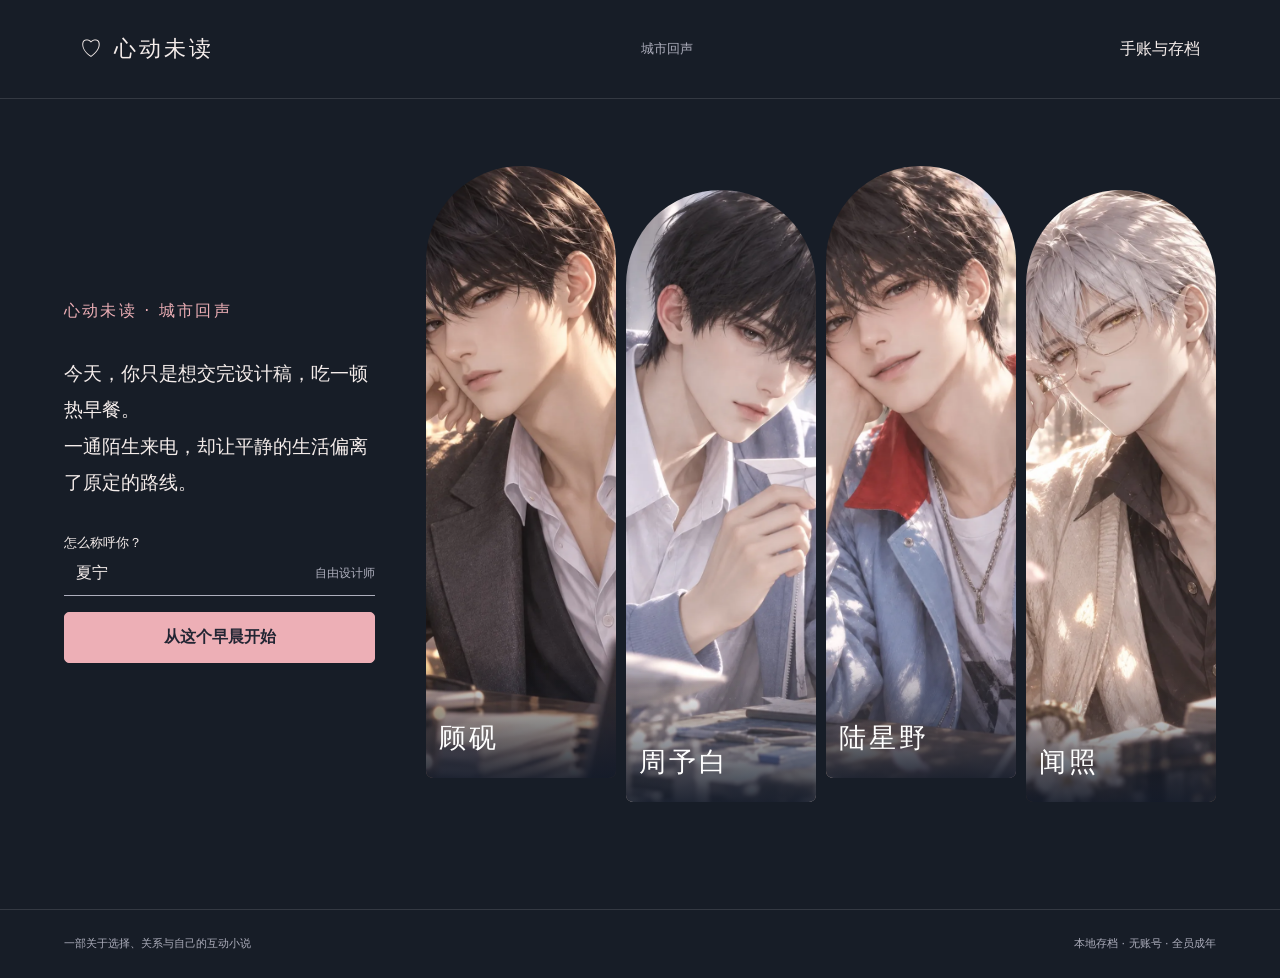
==== index.html @ 8185914a "Add 64 personal chapters and 16 couple CGs Publish the weekend and ordinary-life expansions from sou" ====
<!doctype html>
<html lang="zh-CN"><head><meta name="release-id" content="2877e07f0570"><meta charset="utf-8"><meta name="viewport" content="width=device-width,initial-scale=1,viewport-fit=cover"><meta name="theme-color" content="#171d27"><meta name="description" content="心动未读·城市回声。由你的选择决定关系与生活的互动小说。"><title>心动未读 · 城市回声</title><link rel="stylesheet" href="style.css?v=2877e07f0570"><script src="core.js?v=2877e07f0570" defer></script><script src="common.js?v=2877e07f0570" defer></script><script src="routes.js?v=2877e07f0570" defer></script><script src="revision.js?v=2877e07f0570" defer></script><script src="life.js?v=2877e07f0570" defer></script><script src="endings.js?v=2877e07f0570" defer></script><script src="story-tools.js?v=2877e07f0570" defer></script><script src="common-long.js?v=2877e07f0570" defer></script><script src="gu-long.js?v=2877e07f0570" defer></script><script src="zhou-long.js?v=2877e07f0570" defer></script><script src="lu-long.js?v=2877e07f0570" defer></script><script src="wen-long.js?v=2877e07f0570" defer></script><script src="city-days.js?v=2877e07f0570" defer></script><script src="encounters.js?v=2877e07f0570" defer></script><script src="season-cities.js?v=2877e07f0570" defer></script><script src="personal-focus.js?v=2877e07f0570" defer></script><script src="gu-private.js?v=2877e07f0570" defer></script><script src="zhou-private.js?v=2877e07f0570" defer></script><script src="lu-private.js?v=2877e07f0570" defer></script><script src="wen-private.js?v=2877e07f0570" defer></script><script src="together-art.js?v=2877e07f0570" defer></script><script src="gu-together.js?v=2877e07f0570" defer></script><script src="zhou-together.js?v=2877e07f0570" defer></script><script src="lu-together.js?v=2877e07f0570" defer></script><script src="wen-together.js?v=2877e07f0570" defer></script><script src="weekend-art.js?v=2877e07f0570" defer></script><script src="gu-weekends.js?v=2877e07f0570" defer></script><script src="zhou-weekends.js?v=2877e07f0570" defer></script><script src="lu-weekends.js?v=2877e07f0570" defer></script><script src="wen-weekends.js?v=2877e07f0570" defer></script><script src="afternoon-art.js?v=2877e07f0570" defer></script><script src="gu-afternoons.js?v=2877e07f0570" defer></script><script src="zhou-afternoons.js?v=2877e07f0570" defer></script><script src="lu-afternoons.js?v=2877e07f0570" defer></script><script src="wen-afternoons.js?v=2877e07f0570" defer></script><script src="app.js?v=2877e07f0570" defer></script></head>
<body><header><button id="home" class="wordmark">♡ 心动未读</button><span class="edition">城市回声</span><button id="menu">手账与存档</button></header>
<main id="main">
<section id="cover"><div class="cover-text"><p class="eyebrow">心动未读 · 城市回声</p><p class="intro">今天，你只是想交完设计稿，吃一顿热早餐。<br>一通陌生来电，却让平静的生活偏离了原定的路线。</p><form id="start"><label for="name">怎么称呼你？</label><div class="name-row"><input id="name" value="夏宁" maxlength="12" autocomplete="off"><span>自由设计师</span></div><button class="primary">从这个早晨开始</button></form><button id="resume" hidden>继续上次的故事</button></div><div id="cast" class="cast"></div></section>
<section id="reader" hidden><div class="reading-tools"><button id="back">← 上一回合</button><span id="chapter"></span><button id="reading-settings">Aa 阅读设置</button></div><div class="stage"><figure id="scene-figure"><img id="scene-image" alt=""><button id="view-art" aria-label="查看完整场景图片">⤢</button></figure><article><div class="scene-context"><span id="place"></span><div id="present"></div></div><p id="kicker" class="eyebrow"></p><h2 id="title" tabindex="-1"></h2><div id="text" class="prose"></div><div id="inserts"></div><section id="reaction" hidden></section><div id="choices"></div><p id="saved" class="muted" role="status"></p></article></div></section>
<section id="ending" hidden></section></main>
<footer><span>一部关于选择、关系与自己的互动小说</span><span>本地存档 · 无账号 · 全员成年</span></footer>
<dialog id="dialog"><button id="close" aria-label="关闭">×</button><div id="dialog-body"></div></dialog><div id="toast" role="status" hidden></div></body></html>
---- style.css ----
:root{color-scheme:dark;--bg:#171d27;--panel:#202735;--line:#ffffff20;--ink:#f5edeb;--muted:#adaebc;--pink:#edafb6;--serif:"Songti SC","Noto Serif SC",serif;--read:18px}*{box-sizing:border-box}html{-webkit-text-size-adjust:100%;text-size-adjust:100%}body{margin:0;background:var(--bg);color:var(--ink);font-family:system-ui,-apple-system,sans-serif;padding:env(safe-area-inset-top) env(safe-area-inset-right) env(safe-area-inset-bottom) env(safe-area-inset-left)}button,input{font:inherit}button{cursor:pointer;min-height:44px;border:1px solid var(--line);border-radius:5px;padding:10px 16px;background:transparent;color:inherit;touch-action:manipulation}button:hover{border-color:var(--pink);background:#edafb608}button:focus-visible,input:focus-visible{outline:2px solid var(--pink);outline-offset:4px}button:disabled{opacity:.4;cursor:default}input{max-width:100%;font-size:16px;color:var(--ink);background:transparent;padding:12px;border:1px solid var(--line)}[hidden]{display:none!important}header,footer{max-width:1440px;margin:auto;display:flex;align-items:center;justify-content:space-between;gap:16px;padding:24px 5vw}header{border-bottom:1px solid var(--line)}header button{border:0}.wordmark{font-family:var(--serif);font-size:22px;letter-spacing:3px}.edition,.muted,footer{font-size:13px;line-height:1.8;color:var(--muted)}main{max-width:1440px;margin:auto;padding:0 5vw}#cover{display:grid;grid-template-columns:45% 55%;gap:24px;padding:60px 0 72px;align-items:center;min-height:80vh}.eyebrow{color:var(--pink);letter-spacing:2px;font-size:11px;line-height:1.8}h1{font:500 clamp(44px,5.3vw,82px)/1.3 var(--serif);letter-spacing:3px;margin:24px 0}h1 em{font-style:normal;color:var(--pink)}.lead{font:22px/1.9 var(--serif)}.intro{color:var(--muted);font-size:14px;line-height:1.9}.name-row{display:flex;align-items:center;border-bottom:1px solid var(--muted);margin-bottom:16px;gap:10px}.name-row input{border:0;width:100%}.name-row span{font-size:12px;white-space:nowrap;color:var(--muted)}#start{max-width:340px;margin-top:30px}#start label{font-size:13px}.primary{background:var(--pink);color:#222533;border-color:var(--pink);font-weight:600;width:100%;padding:14px 20px}.primary:hover{background:#f6c2c8}#resume{margin-top:10px;width:340px;max-width:100%}.cast{display:grid;grid-template-columns:1fr 1fr;gap:14px}.cast button{height:285px;padding:0;border:0;overflow:hidden;position:relative;border-radius:110px 110px 5px 5px;text-align:left}.cast button:nth-child(even){transform:translateY(28px)}.cast img{width:100%;height:100%;object-fit:cover;object-position:50% 20%}.cast .label{position:absolute;inset:auto 0 0;padding:46px 20px 18px;background:linear-gradient(transparent,#121a29e6)}.cast strong{display:block;font:25px var(--serif);letter-spacing:3px}.cast small{font-size:11px;line-height:1.8}.reading-tools{display:flex;justify-content:space-between;align-items:center;gap:12px;padding:18px 0;color:var(--muted);font-size:13px}.reading-tools button{border:0}.stage{display:grid;grid-template-columns:41% 59%;background:var(--panel);border:1px solid var(--line);border-radius:8px;overflow:clip}.stage figure{margin:0;position:sticky;align-self:start;top:12px;height:calc(100svh - 24px);max-height:1000px;min-height:480px;background:#323748}.stage figure>img{height:100%;width:100%;object-fit:cover;object-position:50% 35%}.stage figcaption{position:absolute;inset:auto 0 0;padding:60px 26px 28px;background:linear-gradient(transparent,#141b2af2)}#place{color:var(--pink);font-size:13px;letter-spacing:1px}#art-caption{font:23px/1.7 var(--serif)}#view-art{position:absolute;top:14px;right:14px;background:#182130ad}.stage article{padding:35px 40px;min-width:0}h2{font:500 31px/1.6 var(--serif);margin:8px 0 24px;outline:none}.prose{font-size:var(--read);line-height:2.1;overflow-wrap:anywhere}.prose p{margin:0 0 20px}.prose .dialogue{border-left:2px solid #edafb650;padding-left:15px}.dialogue strong{display:block;font-size:13px;color:var(--pink);font-weight:500;margin-bottom:5px}.option{display:block;width:100%;text-align:left;font-size:16px;line-height:1.8;margin:12px 0;padding:16px 18px;white-space:normal}.option.pass{border-style:dashed;color:#bdc4d4}.option.continue{background:var(--pink);color:#202735}#reaction{border-top:1px solid var(--line);padding:24px 0;line-height:2;font-size:var(--read)}.witness{padding:12px 16px;margin-top:12px;border-radius:5px;background:#141b2866;font-size:14px}.witness strong{color:var(--pink);font-weight:500}.inset-image{margin:26px 0}.inset-image img{width:100%;max-height:580px;object-fit:contain;border-radius:6px}.inset-image figcaption{color:var(--muted);font-size:13px;margin-top:10px}.tag{display:inline-block;background:#ffffff0a;border:1px solid var(--line);padding:4px 9px;margin:4px;font-size:12px;border-radius:20px}footer{margin-top:40px;border-top:1px solid var(--line);font-size:11px}dialog{width:calc(100% - 28px);max-width:730px;max-height:88svh;border:1px solid var(--line);border-radius:10px;padding:20px 30px 35px;background:#202735;color:var(--ink);overscroll-behavior:contain}dialog::backdrop{background:#050a14be;backdrop-filter:blur(5px)}#close{position:sticky;top:0;display:block;margin-left:auto;background:#202735;z-index:2;font-size:24px;border:0}dialog h2{font-size:27px}dialog p{line-height:1.9}.modal-art{width:100%;max-height:70svh;object-fit:contain}.menu-grid{display:grid;grid-template-columns:1fr 1fr;gap:12px}.slot,.entry{border-top:1px solid var(--line);padding:18px 0}.slot p{font-size:14px}.slot button{margin-right:8px}.gallery-grid{display:grid;grid-template-columns:repeat(3,1fr);gap:10px}.gallery-grid button{padding:0;overflow:hidden;font-size:12px}.gallery-grid img{width:100%;height:150px;object-fit:cover}.gallery-grid span{display:block;padding:10px}.ending-wrap{max-width:800px;margin:40px auto}.ending-wrap>img{width:100%;max-height:560px;object-fit:cover;border-radius:7px}#toast{position:fixed;bottom:30px;left:50%;transform:translateX(-50%);max-width:calc(100% - 30px);padding:14px 22px;border:1px solid var(--line);background:#334052;border-radius:6px;z-index:10}body.large{--read:21px}body.paper{--bg:#f4eeeb;--panel:#faf5f0;--ink:#342f38;--muted:#726e7a;--line:#514d6026;--pink:#925263;color-scheme:light}body.paper figure{color:#f5edeb}body.paper .witness{background:#92526309}body.paper dialog{background:#f4eeeb}body.paper #close{background:#f4eeeb}body.paper .primary,body.paper .option.continue{color:#fff}.gallery-caption{font-size:12px;color:var(--muted)}
@media(max-width:760px){header{padding:14px 16px;gap:6px}.wordmark{font-size:18px;padding:8px 0}.edition{display:none}header>button:last-child{font-size:13px;padding:6px}main{padding:0 16px}#cover{display:flex;flex-direction:column;padding:26px 0 38px;gap:20px}.cover-text{display:contents}.cover-text>.eyebrow{order:0;margin:0;align-self:start}h1{order:1;width:100%;font-size:42px;margin:5px 0;line-height:1.25}h1 br{display:none}.cast{order:2;width:100%;grid-template-columns:repeat(4,1fr);gap:6px}.cast button{height:clamp(175px,26svh,235px);border-radius:80px 80px 4px 4px}.cast button:nth-child(even){transform:translateY(10px)}.cast .label{padding:30px 10px 12px}.cast strong{font-size:20px;writing-mode:vertical-rl;letter-spacing:3px}.cast small{display:none}.lead{order:3;font-size:16px;width:100%;margin:0;text-align:center}.lead br{display:none}.intro{display:none}#start{order:4;width:100%;max-width:440px;margin:0}#resume{order:5;width:100%;margin:0}#scope{order:6;margin:0;text-align:center;font-size:12px}.reading-tools{gap:3px;font-size:11px;padding:10px 0}.reading-tools button{font-size:13px;padding:8px 4px}.stage{display:block}.stage figure{position:relative;top:0;height:235px;min-height:0}.stage figure>img{object-position:50% 35%}.stage figcaption{padding:35px 18px 12px}#place{font-size:11px}#art-caption{font-size:18px;margin:7px 0}#present{display:none}.stage article{padding:23px 20px}h2{font-size:27px}.prose{line-height:2}.stage .eyebrow{font-size:10px}.option{padding:15px}footer{padding:20px 16px;flex-wrap:wrap;gap:5px}dialog{padding:14px 20px 28px}.gallery-grid{grid-template-columns:1fr 1fr}.gallery-grid img{height:160px}.menu-grid{grid-template-columns:1fr 1fr}.ending-wrap{margin:25px 0}.ending-wrap h1{font-size:38px}.ending-wrap>img{max-height:380px}}
@media(prefers-reduced-motion:reduce){*{scroll-behavior:auto!important;animation:none!important;transition:none!important}}
.cast .label{color:#fff}.cast .label small{color:#f0e1e3}.stage figcaption #place{color:#f5dfe5}.option.pass{color:var(--muted)}.stage figure>img{object-position:50% 22%}.inset-image figcaption{color:#fff}
#cover{grid-template-columns:minmax(225px,27%) minmax(0,1fr);gap:clamp(20px,4vw,70px);min-height:calc(100svh - 130px);padding:26px 0 50px}.cover-text{align-self:center}.cover-text>.eyebrow{font-size:16px;letter-spacing:.14em}.cover-text>.intro{font:clamp(15px,1.5vw,21px)/1.9 var(--serif);margin:30px 0;color:var(--ink)}#start{max-width:360px;margin-top:30px}.cast{grid-template-columns:repeat(4,minmax(0,1fr));gap:10px;align-items:center}.cast button{height:min(68svh,660px);border-radius:120px 120px 9px 9px}.cast button:nth-child(even){transform:translateY(24px)}.cast img{object-position:50% 22%}.cast .label{padding:64px 13px 22px}.cast strong{font-size:clamp(18px,2.1vw,30px)}.cast small{display:none}.inset-image figcaption,#art-caption{display:none!important}.stage figcaption{padding-bottom:18px}
@media(max-width:760px){#cover{display:flex;flex-direction:column;gap:18px;min-height:calc(100svh - 120px);padding:16px 0 26px}.cover-text{display:contents}.cover-text>.eyebrow{order:0;margin:0;font-size:13px}.cast{order:1;grid-template-columns:repeat(2,minmax(0,1fr));gap:9px;width:100%}.cast button{height:clamp(175px,32svh,290px);border-radius:95px 95px 6px 6px}.cast button:nth-child(even){transform:translateY(0)}.cast strong{font-size:22px;writing-mode:horizontal-tb}.cover-text>.intro{order:2;margin:3px 0;font-size:15px;line-height:1.7}#start{order:3;margin:0;width:100%;max-width:none}#resume{order:4;width:100%}}
.scene-context{display:flex;align-items:center;flex-wrap:wrap;gap:8px 14px;margin-bottom:18px;color:var(--muted);font-size:12px}.scene-context #place{color:var(--muted);letter-spacing:0}.scene-context .tag{margin:0 4px 0 0}.stage figure>img{display:block}
@media(max-width:760px){.scene-context #present{display:none}.scene-context{margin-bottom:10px}}
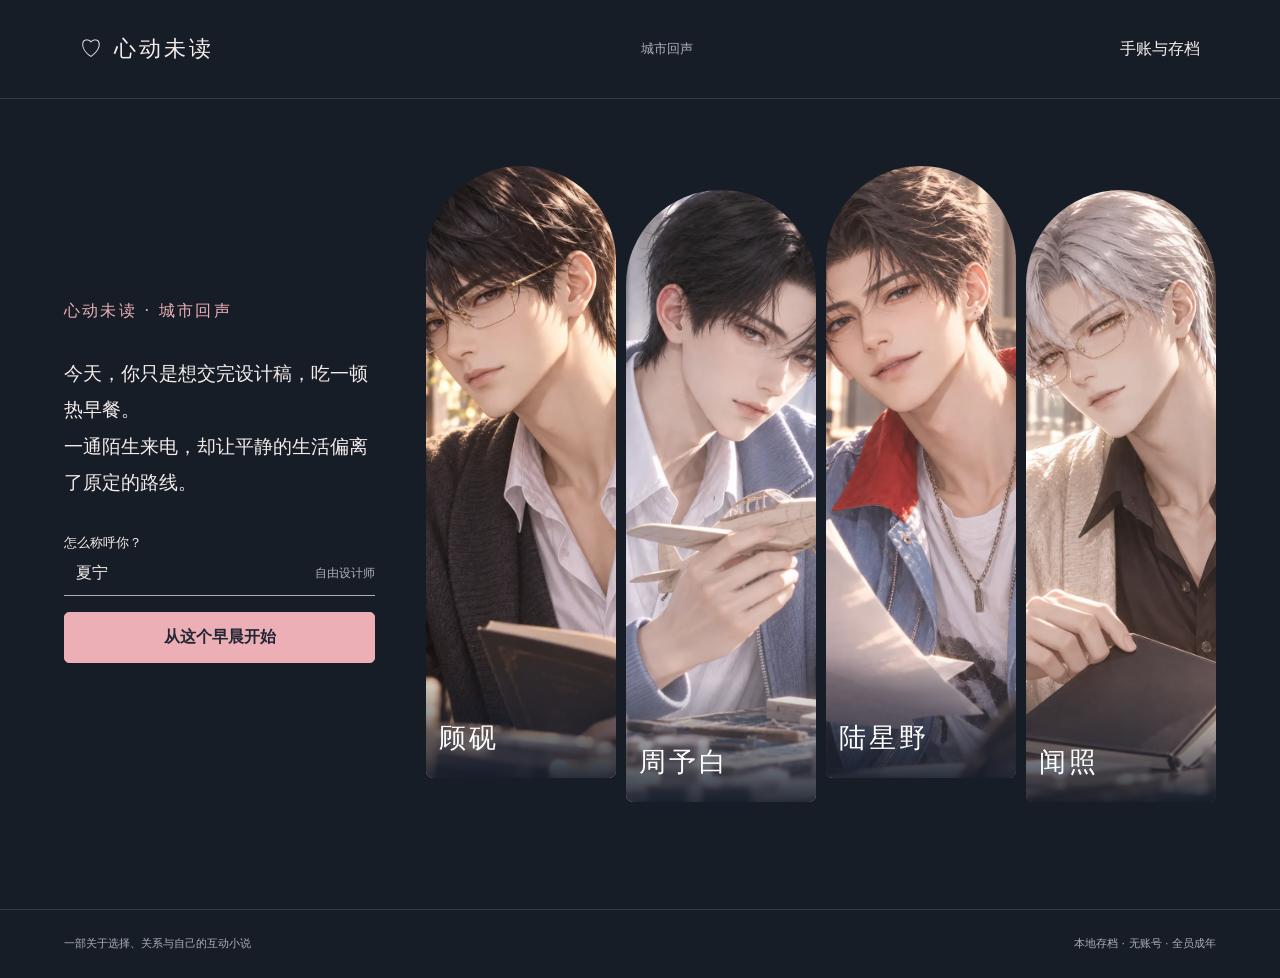
==== commit 85d7b1be: "Complete 16-hour story target and update character looks Publish 112 route-focused chapters and 28 i" ====
--- a/index.html
+++ b/index.html
@@ -1,5 +1,5 @@
 <!doctype html>
-<html lang="zh-CN"><head><meta name="release-id" content="2877e07f0570"><meta charset="utf-8"><meta name="viewport" content="width=device-width,initial-scale=1,viewport-fit=cover"><meta name="theme-color" content="#171d27"><meta name="description" content="心动未读·城市回声。由你的选择决定关系与生活的互动小说。"><title>心动未读 · 城市回声</title><link rel="stylesheet" href="style.css?v=2877e07f0570"><script src="core.js?v=2877e07f0570" defer></script><script src="common.js?v=2877e07f0570" defer></script><script src="routes.js?v=2877e07f0570" defer></script><script src="revision.js?v=2877e07f0570" defer></script><script src="life.js?v=2877e07f0570" defer></script><script src="endings.js?v=2877e07f0570" defer></script><script src="story-tools.js?v=2877e07f0570" defer></script><script src="common-long.js?v=2877e07f0570" defer></script><script src="gu-long.js?v=2877e07f0570" defer></script><script src="zhou-long.js?v=2877e07f0570" defer></script><script src="lu-long.js?v=2877e07f0570" defer></script><script src="wen-long.js?v=2877e07f0570" defer></script><script src="city-days.js?v=2877e07f0570" defer></script><script src="encounters.js?v=2877e07f0570" defer></script><script src="season-cities.js?v=2877e07f0570" defer></script><script src="personal-focus.js?v=2877e07f0570" defer></script><script src="gu-private.js?v=2877e07f0570" defer></script><script src="zhou-private.js?v=2877e07f0570" defer></script><script src="lu-private.js?v=2877e07f0570" defer></script><script src="wen-private.js?v=2877e07f0570" defer></script><script src="together-art.js?v=2877e07f0570" defer></script><script src="gu-together.js?v=2877e07f0570" defer></script><script src="zhou-together.js?v=2877e07f0570" defer></script><script src="lu-together.js?v=2877e07f0570" defer></script><script src="wen-together.js?v=2877e07f0570" defer></script><script src="weekend-art.js?v=2877e07f0570" defer></script><script src="gu-weekends.js?v=2877e07f0570" defer></script><script src="zhou-weekends.js?v=2877e07f0570" defer></script><script src="lu-weekends.js?v=2877e07f0570" defer></script><script src="wen-weekends.js?v=2877e07f0570" defer></script><script src="afternoon-art.js?v=2877e07f0570" defer></script><script src="gu-afternoons.js?v=2877e07f0570" defer></script><script src="zhou-afternoons.js?v=2877e07f0570" defer></script><script src="lu-afternoons.js?v=2877e07f0570" defer></script><script src="wen-afternoons.js?v=2877e07f0570" defer></script><script src="app.js?v=2877e07f0570" defer></script></head>
+<html lang="zh-CN"><head><meta name="release-id" content="c7772ff6c5f6"><meta charset="utf-8"><meta name="viewport" content="width=device-width,initial-scale=1,viewport-fit=cover"><meta name="theme-color" content="#171d27"><meta name="description" content="心动未读·城市回声。由你的选择决定关系与生活的互动小说。"><title>心动未读 · 城市回声</title><link rel="stylesheet" href="style.css?v=c7772ff6c5f6"><script src="core.js?v=c7772ff6c5f6" defer></script><script src="common.js?v=c7772ff6c5f6" defer></script><script src="routes.js?v=c7772ff6c5f6" defer></script><script src="revision.js?v=c7772ff6c5f6" defer></script><script src="life.js?v=c7772ff6c5f6" defer></script><script src="endings.js?v=c7772ff6c5f6" defer></script><script src="story-tools.js?v=c7772ff6c5f6" defer></script><script src="common-long.js?v=c7772ff6c5f6" defer></script><script src="gu-long.js?v=c7772ff6c5f6" defer></script><script src="zhou-long.js?v=c7772ff6c5f6" defer></script><script src="lu-long.js?v=c7772ff6c5f6" defer></script><script src="wen-long.js?v=c7772ff6c5f6" defer></script><script src="city-days.js?v=c7772ff6c5f6" defer></script><script src="encounters.js?v=c7772ff6c5f6" defer></script><script src="season-cities.js?v=c7772ff6c5f6" defer></script><script src="personal-focus.js?v=c7772ff6c5f6" defer></script><script src="gu-private.js?v=c7772ff6c5f6" defer></script><script src="zhou-private.js?v=c7772ff6c5f6" defer></script><script src="lu-private.js?v=c7772ff6c5f6" defer></script><script src="wen-private.js?v=c7772ff6c5f6" defer></script><script src="together-art.js?v=c7772ff6c5f6" defer></script><script src="gu-together.js?v=c7772ff6c5f6" defer></script><script src="zhou-together.js?v=c7772ff6c5f6" defer></script><script src="lu-together.js?v=c7772ff6c5f6" defer></script><script src="wen-together.js?v=c7772ff6c5f6" defer></script><script src="weekend-art.js?v=c7772ff6c5f6" defer></script><script src="gu-weekends.js?v=c7772ff6c5f6" defer></script><script src="zhou-weekends.js?v=c7772ff6c5f6" defer></script><script src="lu-weekends.js?v=c7772ff6c5f6" defer></script><script src="wen-weekends.js?v=c7772ff6c5f6" defer></script><script src="afternoon-art.js?v=c7772ff6c5f6" defer></script><script src="gu-afternoons.js?v=c7772ff6c5f6" defer></script><script src="zhou-afternoons.js?v=c7772ff6c5f6" defer></script><script src="lu-afternoons.js?v=c7772ff6c5f6" defer></script><script src="wen-afternoons.js?v=c7772ff6c5f6" defer></script><script src="season-art.js?v=c7772ff6c5f6" defer></script><script src="gu-season.js?v=c7772ff6c5f6" defer></script><script src="zhou-season.js?v=c7772ff6c5f6" defer></script><script src="lu-season.js?v=c7772ff6c5f6" defer></script><script src="wen-season.js?v=c7772ff6c5f6" defer></script><script src="gu-future.js?v=c7772ff6c5f6" defer></script><script src="zhou-future.js?v=c7772ff6c5f6" defer></script><script src="lu-future.js?v=c7772ff6c5f6" defer></script><script src="wen-future.js?v=c7772ff6c5f6" defer></script><script src="future-art.js?v=c7772ff6c5f6" defer></script><script src="app.js?v=c7772ff6c5f6" defer></script></head>
 <body><header><button id="home" class="wordmark">♡ 心动未读</button><span class="edition">城市回声</span><button id="menu">手账与存档</button></header>
 <main id="main">
 <section id="cover"><div class="cover-text"><p class="eyebrow">心动未读 · 城市回声</p><p class="intro">今天，你只是想交完设计稿，吃一顿热早餐。<br>一通陌生来电，却让平静的生活偏离了原定的路线。</p><form id="start"><label for="name">怎么称呼你？</label><div class="name-row"><input id="name" value="夏宁" maxlength="12" autocomplete="off"><span>自由设计师</span></div><button class="primary">从这个早晨开始</button></form><button id="resume" hidden>继续上次的故事</button></div><div id="cast" class="cast"></div></section>
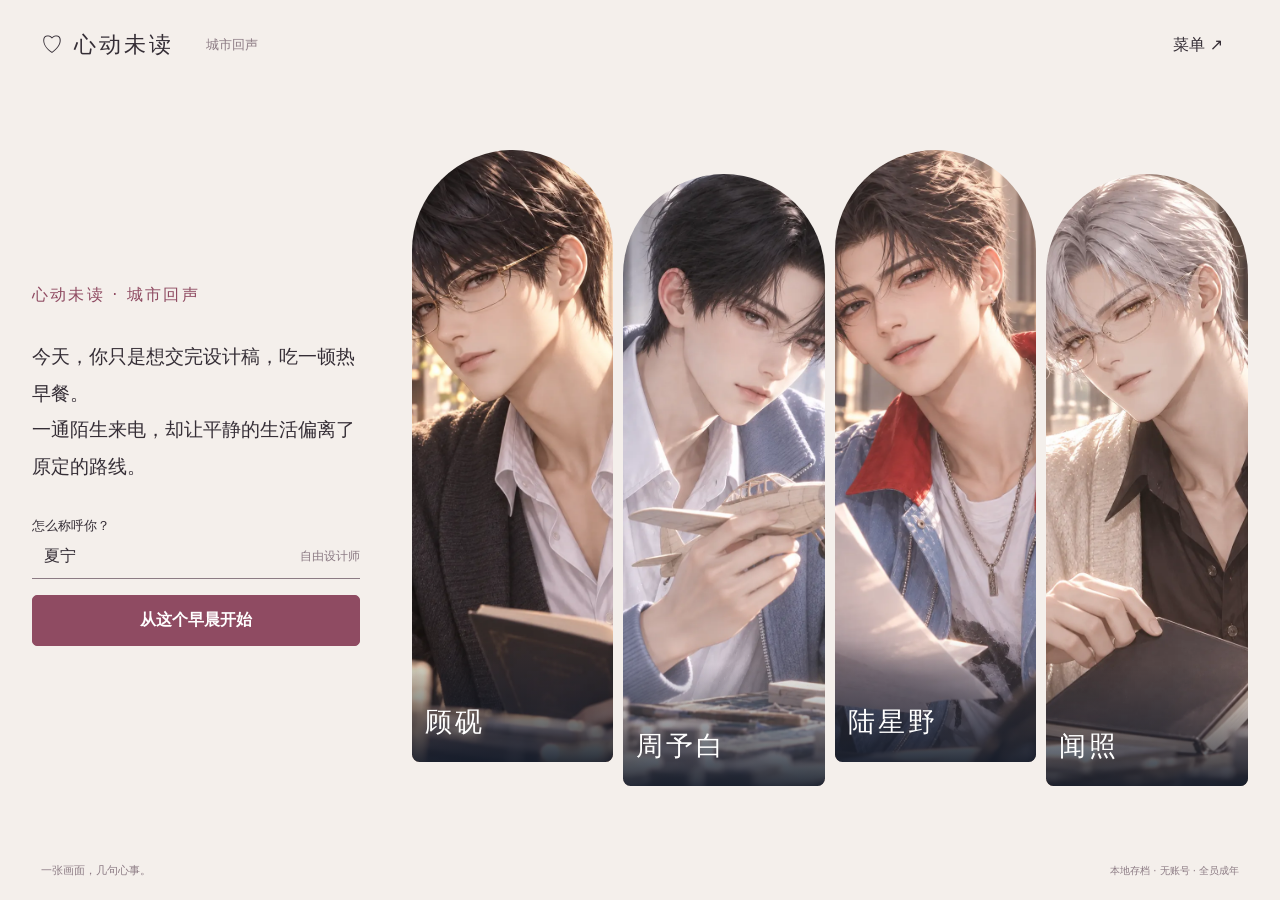
==== commit b86c8557: "Adapt the full game to the visual novel reader Present all 369 scenes and 25 endings as one scene im" ====
--- a/index.html
+++ b/index.html
@@ -1,9 +1,93 @@
 <!doctype html>
-<html lang="zh-CN"><head><meta name="release-id" content="c7772ff6c5f6"><meta charset="utf-8"><meta name="viewport" content="width=device-width,initial-scale=1,viewport-fit=cover"><meta name="theme-color" content="#171d27"><meta name="description" content="心动未读·城市回声。由你的选择决定关系与生活的互动小说。"><title>心动未读 · 城市回声</title><link rel="stylesheet" href="style.css?v=c7772ff6c5f6"><script src="core.js?v=c7772ff6c5f6" defer></script><script src="common.js?v=c7772ff6c5f6" defer></script><script src="routes.js?v=c7772ff6c5f6" defer></script><script src="revision.js?v=c7772ff6c5f6" defer></script><script src="life.js?v=c7772ff6c5f6" defer></script><script src="endings.js?v=c7772ff6c5f6" defer></script><script src="story-tools.js?v=c7772ff6c5f6" defer></script><script src="common-long.js?v=c7772ff6c5f6" defer></script><script src="gu-long.js?v=c7772ff6c5f6" defer></script><script src="zhou-long.js?v=c7772ff6c5f6" defer></script><script src="lu-long.js?v=c7772ff6c5f6" defer></script><script src="wen-long.js?v=c7772ff6c5f6" defer></script><script src="city-days.js?v=c7772ff6c5f6" defer></script><script src="encounters.js?v=c7772ff6c5f6" defer></script><script src="season-cities.js?v=c7772ff6c5f6" defer></script><script src="personal-focus.js?v=c7772ff6c5f6" defer></script><script src="gu-private.js?v=c7772ff6c5f6" defer></script><script src="zhou-private.js?v=c7772ff6c5f6" defer></script><script src="lu-private.js?v=c7772ff6c5f6" defer></script><script src="wen-private.js?v=c7772ff6c5f6" defer></script><script src="together-art.js?v=c7772ff6c5f6" defer></script><script src="gu-together.js?v=c7772ff6c5f6" defer></script><script src="zhou-together.js?v=c7772ff6c5f6" defer></script><script src="lu-together.js?v=c7772ff6c5f6" defer></script><script src="wen-together.js?v=c7772ff6c5f6" defer></script><script src="weekend-art.js?v=c7772ff6c5f6" defer></script><script src="gu-weekends.js?v=c7772ff6c5f6" defer></script><script src="zhou-weekends.js?v=c7772ff6c5f6" defer></script><script src="lu-weekends.js?v=c7772ff6c5f6" defer></script><script src="wen-weekends.js?v=c7772ff6c5f6" defer></script><script src="afternoon-art.js?v=c7772ff6c5f6" defer></script><script src="gu-afternoons.js?v=c7772ff6c5f6" defer></script><script src="zhou-afternoons.js?v=c7772ff6c5f6" defer></script><script src="lu-afternoons.js?v=c7772ff6c5f6" defer></script><script src="wen-afternoons.js?v=c7772ff6c5f6" defer></script><script src="season-art.js?v=c7772ff6c5f6" defer></script><script src="gu-season.js?v=c7772ff6c5f6" defer></script><script src="zhou-season.js?v=c7772ff6c5f6" defer></script><script src="lu-season.js?v=c7772ff6c5f6" defer></script><script src="wen-season.js?v=c7772ff6c5f6" defer></script><script src="gu-future.js?v=c7772ff6c5f6" defer></script><script src="zhou-future.js?v=c7772ff6c5f6" defer></script><script src="lu-future.js?v=c7772ff6c5f6" defer></script><script src="wen-future.js?v=c7772ff6c5f6" defer></script><script src="future-art.js?v=c7772ff6c5f6" defer></script><script src="app.js?v=c7772ff6c5f6" defer></script></head>
-<body><header><button id="home" class="wordmark">♡ 心动未读</button><span class="edition">城市回声</span><button id="menu">手账与存档</button></header>
+<html lang="zh-CN">
+<head><meta name="release-id" content="d4589f0bc2fa">
+<meta charset="utf-8">
+<meta name="viewport" content="width=device-width,initial-scale=1,viewport-fit=cover">
+<meta name="theme-color" content="#f4efeb">
+<meta name="description" content="心动未读·城市回声。一张画面，几句心事。点击推进属于你的长篇故事。">
+<title>心动未读 · 城市回声</title>
+<link rel="stylesheet" href="style.css?v=d4589f0bc2fa">
+<link rel="stylesheet" href="novel.css?v=d4589f0bc2fa">
+<script src="core.js?v=d4589f0bc2fa" defer></script>
+<script src="common.js?v=d4589f0bc2fa" defer></script>
+<script src="routes.js?v=d4589f0bc2fa" defer></script>
+<script src="revision.js?v=d4589f0bc2fa" defer></script>
+<script src="life.js?v=d4589f0bc2fa" defer></script>
+<script src="endings.js?v=d4589f0bc2fa" defer></script>
+<script src="story-tools.js?v=d4589f0bc2fa" defer></script>
+<script src="common-long.js?v=d4589f0bc2fa" defer></script>
+<script src="gu-long.js?v=d4589f0bc2fa" defer></script>
+<script src="zhou-long.js?v=d4589f0bc2fa" defer></script>
+<script src="lu-long.js?v=d4589f0bc2fa" defer></script>
+<script src="wen-long.js?v=d4589f0bc2fa" defer></script>
+<script src="city-days.js?v=d4589f0bc2fa" defer></script>
+<script src="encounters.js?v=d4589f0bc2fa" defer></script>
+<script src="season-cities.js?v=d4589f0bc2fa" defer></script>
+<script src="personal-focus.js?v=d4589f0bc2fa" defer></script>
+<script src="gu-private.js?v=d4589f0bc2fa" defer></script>
+<script src="zhou-private.js?v=d4589f0bc2fa" defer></script>
+<script src="lu-private.js?v=d4589f0bc2fa" defer></script>
+<script src="wen-private.js?v=d4589f0bc2fa" defer></script>
+<script src="together-art.js?v=d4589f0bc2fa" defer></script>
+<script src="gu-together.js?v=d4589f0bc2fa" defer></script>
+<script src="zhou-together.js?v=d4589f0bc2fa" defer></script>
+<script src="lu-together.js?v=d4589f0bc2fa" defer></script>
+<script src="wen-together.js?v=d4589f0bc2fa" defer></script>
+<script src="weekend-art.js?v=d4589f0bc2fa" defer></script>
+<script src="gu-weekends.js?v=d4589f0bc2fa" defer></script>
+<script src="zhou-weekends.js?v=d4589f0bc2fa" defer></script>
+<script src="lu-weekends.js?v=d4589f0bc2fa" defer></script>
+<script src="wen-weekends.js?v=d4589f0bc2fa" defer></script>
+<script src="afternoon-art.js?v=d4589f0bc2fa" defer></script>
+<script src="gu-afternoons.js?v=d4589f0bc2fa" defer></script>
+<script src="zhou-afternoons.js?v=d4589f0bc2fa" defer></script>
+<script src="lu-afternoons.js?v=d4589f0bc2fa" defer></script>
+<script src="wen-afternoons.js?v=d4589f0bc2fa" defer></script>
+<script src="season-art.js?v=d4589f0bc2fa" defer></script>
+<script src="gu-season.js?v=d4589f0bc2fa" defer></script>
+<script src="zhou-season.js?v=d4589f0bc2fa" defer></script>
+<script src="lu-season.js?v=d4589f0bc2fa" defer></script>
+<script src="wen-season.js?v=d4589f0bc2fa" defer></script>
+<script src="gu-future.js?v=d4589f0bc2fa" defer></script>
+<script src="zhou-future.js?v=d4589f0bc2fa" defer></script>
+<script src="lu-future.js?v=d4589f0bc2fa" defer></script>
+<script src="wen-future.js?v=d4589f0bc2fa" defer></script>
+<script src="future-art.js?v=d4589f0bc2fa" defer></script>
+<script src="asura-night.js?v=d4589f0bc2fa" defer></script>
+<script src="activities.js?v=d4589f0bc2fa" defer></script>
+<script src="activities-ui.js?v=d4589f0bc2fa" defer></script>
+<script src="novel-reader.js?v=d4589f0bc2fa" defer></script>
+<script src="app.js?v=d4589f0bc2fa" defer></script>
+</head>
+<body>
+<header class="site-header"><button id="home" class="wordmark">♡ 心动未读</button><span class="edition">城市回声</span><button id="cover-menu">菜单 ↗</button></header>
 <main id="main">
 <section id="cover"><div class="cover-text"><p class="eyebrow">心动未读 · 城市回声</p><p class="intro">今天，你只是想交完设计稿，吃一顿热早餐。<br>一通陌生来电，却让平静的生活偏离了原定的路线。</p><form id="start"><label for="name">怎么称呼你？</label><div class="name-row"><input id="name" value="夏宁" maxlength="12" autocomplete="off"><span>自由设计师</span></div><button class="primary">从这个早晨开始</button></form><button id="resume" hidden>继续上次的故事</button></div><div id="cast" class="cast"></div></section>
-<section id="reader" hidden><div class="reading-tools"><button id="back">← 上一回合</button><span id="chapter"></span><button id="reading-settings">Aa 阅读设置</button></div><div class="stage"><figure id="scene-figure"><img id="scene-image" alt=""><button id="view-art" aria-label="查看完整场景图片">⤢</button></figure><article><div class="scene-context"><span id="place"></span><div id="present"></div></div><p id="kicker" class="eyebrow"></p><h2 id="title" tabindex="-1"></h2><div id="text" class="prose"></div><div id="inserts"></div><section id="reaction" hidden></section><div id="choices"></div><p id="saved" class="muted" role="status"></p></article></div></section>
-<section id="ending" hidden></section></main>
-<footer><span>一部关于选择、关系与自己的互动小说</span><span>本地存档 · 无账号 · 全员成年</span></footer>
-<dialog id="dialog"><button id="close" aria-label="关闭">×</button><div id="dialog-body"></div></dialog><div id="toast" role="status" hidden></div></body></html>
+<section id="reader" hidden aria-label="城市回声视觉小说">
+  <div class="stage" id="novel-stage">
+    <figure id="scene-figure"><div id="scene-wash" aria-hidden="true"></div><img id="scene-image" alt="" decoding="async" fetchpriority="high"></figure>
+    <div class="scene-shade" aria-hidden="true"></div>
+    <button id="advance-surface" aria-label="显示完整对白或继续下一句"></button>
+    <div class="scene-hud" id="scene-hud">
+      <div class="scene-badge"><span id="chapter"></span><h2 id="title" tabindex="-1"></h2><span id="place"></span></div>
+      <div class="hud-actions"><button id="menu">菜单 ↗</button><button id="fullscreen" aria-label="展开游戏画面">⛶</button></div>
+    </div>
+    <article class="novel-dialogue" id="dialogue" aria-label="当前对白">
+      <div class="dialogue-heading"><span class="speaker-dot" aria-hidden="true"></span><strong id="speaker">旁白</strong><span id="speaker-caption">你的生活</span><span id="page-mark"></span></div>
+      <div id="text" class="novel-text" aria-live="polite" aria-atomic="true"></div>
+      <section id="reaction" class="novel-text" hidden aria-live="polite" aria-atomic="true"></section>
+      <div class="dialogue-footer"><span id="saved" class="save-dot" role="status"></span><button id="next"><span id="next-label">点击继续</span><span class="next-diamond" aria-hidden="true">◇</span></button></div>
+    </article>
+    <section id="choice-panel" class="novel-choices" aria-label="这一刻，听你的" hidden><p id="kicker" class="eyebrow">这一刻，听你的。</p><h3 id="choice-title">你想怎么回应？</h3><section id="activity-panel" hidden></section><div id="choices"></div></section>
+    <div id="puzzle-panel" hidden></div>
+    <button id="restore-ui" hidden>显示对白 ↙</button>
+  </div>
+  <p class="reader-hint">点击画面继续 <span aria-hidden="true">·</span> 空格 / Enter 推进</p>
+</section>
+<section id="ending" hidden></section>
+</main>
+<footer class="site-footer"><span>一张画面，几句心事。</span><span>本地存档 · 无账号 · 全员成年</span></footer>
+<dialog id="dialog"><button id="close" aria-label="关闭">×</button><nav id="menu-tools" class="menu-tools" aria-label="阅读与存档"><button id="back">↶ 回退</button><button id="history">☷ 回看</button><button id="auto" aria-pressed="false">▷ 自动</button><button id="save">存档</button><button id="reading-settings">设置</button><button id="hide-ui">净图</button><button id="view-art">查看原图</button><div id="art-controls" hidden></div></nav><div id="dialog-body"></div></dialog>
+<div id="toast" role="status" hidden></div>
+</body>
+</html>
--- a/style.css
+++ b/style.css
@@ -1,8 +1,26 @@
-:root{color-scheme:dark;--bg:#171d27;--panel:#202735;--line:#ffffff20;--ink:#f5edeb;--muted:#adaebc;--pink:#edafb6;--serif:"Songti SC","Noto Serif SC",serif;--read:18px}*{box-sizing:border-box}html{-webkit-text-size-adjust:100%;text-size-adjust:100%}body{margin:0;background:var(--bg);color:var(--ink);font-family:system-ui,-apple-system,sans-serif;padding:env(safe-area-inset-top) env(safe-area-inset-right) env(safe-area-inset-bottom) env(safe-area-inset-left)}button,input{font:inherit}button{cursor:pointer;min-height:44px;border:1px solid var(--line);border-radius:5px;padding:10px 16px;background:transparent;color:inherit;touch-action:manipulation}button:hover{border-color:var(--pink);background:#edafb608}button:focus-visible,input:focus-visible{outline:2px solid var(--pink);outline-offset:4px}button:disabled{opacity:.4;cursor:default}input{max-width:100%;font-size:16px;color:var(--ink);background:transparent;padding:12px;border:1px solid var(--line)}[hidden]{display:none!important}header,footer{max-width:1440px;margin:auto;display:flex;align-items:center;justify-content:space-between;gap:16px;padding:24px 5vw}header{border-bottom:1px solid var(--line)}header button{border:0}.wordmark{font-family:var(--serif);font-size:22px;letter-spacing:3px}.edition,.muted,footer{font-size:13px;line-height:1.8;color:var(--muted)}main{max-width:1440px;margin:auto;padding:0 5vw}#cover{display:grid;grid-template-columns:45% 55%;gap:24px;padding:60px 0 72px;align-items:center;min-height:80vh}.eyebrow{color:var(--pink);letter-spacing:2px;font-size:11px;line-height:1.8}h1{font:500 clamp(44px,5.3vw,82px)/1.3 var(--serif);letter-spacing:3px;margin:24px 0}h1 em{font-style:normal;color:var(--pink)}.lead{font:22px/1.9 var(--serif)}.intro{color:var(--muted);font-size:14px;line-height:1.9}.name-row{display:flex;align-items:center;border-bottom:1px solid var(--muted);margin-bottom:16px;gap:10px}.name-row input{border:0;width:100%}.name-row span{font-size:12px;white-space:nowrap;color:var(--muted)}#start{max-width:340px;margin-top:30px}#start label{font-size:13px}.primary{background:var(--pink);color:#222533;border-color:var(--pink);font-weight:600;width:100%;padding:14px 20px}.primary:hover{background:#f6c2c8}#resume{margin-top:10px;width:340px;max-width:100%}.cast{display:grid;grid-template-columns:1fr 1fr;gap:14px}.cast button{height:285px;padding:0;border:0;overflow:hidden;position:relative;border-radius:110px 110px 5px 5px;text-align:left}.cast button:nth-child(even){transform:translateY(28px)}.cast img{width:100%;height:100%;object-fit:cover;object-position:50% 20%}.cast .label{position:absolute;inset:auto 0 0;padding:46px 20px 18px;background:linear-gradient(transparent,#121a29e6)}.cast strong{display:block;font:25px var(--serif);letter-spacing:3px}.cast small{font-size:11px;line-height:1.8}.reading-tools{display:flex;justify-content:space-between;align-items:center;gap:12px;padding:18px 0;color:var(--muted);font-size:13px}.reading-tools button{border:0}.stage{display:grid;grid-template-columns:41% 59%;background:var(--panel);border:1px solid var(--line);border-radius:8px;overflow:clip}.stage figure{margin:0;position:sticky;align-self:start;top:12px;height:calc(100svh - 24px);max-height:1000px;min-height:480px;background:#323748}.stage figure>img{height:100%;width:100%;object-fit:cover;object-position:50% 35%}.stage figcaption{position:absolute;inset:auto 0 0;padding:60px 26px 28px;background:linear-gradient(transparent,#141b2af2)}#place{color:var(--pink);font-size:13px;letter-spacing:1px}#art-caption{font:23px/1.7 var(--serif)}#view-art{position:absolute;top:14px;right:14px;background:#182130ad}.stage article{padding:35px 40px;min-width:0}h2{font:500 31px/1.6 var(--serif);margin:8px 0 24px;outline:none}.prose{font-size:var(--read);line-height:2.1;overflow-wrap:anywhere}.prose p{margin:0 0 20px}.prose .dialogue{border-left:2px solid #edafb650;padding-left:15px}.dialogue strong{display:block;font-size:13px;color:var(--pink);font-weight:500;margin-bottom:5px}.option{display:block;width:100%;text-align:left;font-size:16px;line-height:1.8;margin:12px 0;padding:16px 18px;white-space:normal}.option.pass{border-style:dashed;color:#bdc4d4}.option.continue{background:var(--pink);color:#202735}#reaction{border-top:1px solid var(--line);padding:24px 0;line-height:2;font-size:var(--read)}.witness{padding:12px 16px;margin-top:12px;border-radius:5px;background:#141b2866;font-size:14px}.witness strong{color:var(--pink);font-weight:500}.inset-image{margin:26px 0}.inset-image img{width:100%;max-height:580px;object-fit:contain;border-radius:6px}.inset-image figcaption{color:var(--muted);font-size:13px;margin-top:10px}.tag{display:inline-block;background:#ffffff0a;border:1px solid var(--line);padding:4px 9px;margin:4px;font-size:12px;border-radius:20px}footer{margin-top:40px;border-top:1px solid var(--line);font-size:11px}dialog{width:calc(100% - 28px);max-width:730px;max-height:88svh;border:1px solid var(--line);border-radius:10px;padding:20px 30px 35px;background:#202735;color:var(--ink);overscroll-behavior:contain}dialog::backdrop{background:#050a14be;backdrop-filter:blur(5px)}#close{position:sticky;top:0;display:block;margin-left:auto;background:#202735;z-index:2;font-size:24px;border:0}dialog h2{font-size:27px}dialog p{line-height:1.9}.modal-art{width:100%;max-height:70svh;object-fit:contain}.menu-grid{display:grid;grid-template-columns:1fr 1fr;gap:12px}.slot,.entry{border-top:1px solid var(--line);padding:18px 0}.slot p{font-size:14px}.slot button{margin-right:8px}.gallery-grid{display:grid;grid-template-columns:repeat(3,1fr);gap:10px}.gallery-grid button{padding:0;overflow:hidden;font-size:12px}.gallery-grid img{width:100%;height:150px;object-fit:cover}.gallery-grid span{display:block;padding:10px}.ending-wrap{max-width:800px;margin:40px auto}.ending-wrap>img{width:100%;max-height:560px;object-fit:cover;border-radius:7px}#toast{position:fixed;bottom:30px;left:50%;transform:translateX(-50%);max-width:calc(100% - 30px);padding:14px 22px;border:1px solid var(--line);background:#334052;border-radius:6px;z-index:10}body.large{--read:21px}body.paper{--bg:#f4eeeb;--panel:#faf5f0;--ink:#342f38;--muted:#726e7a;--line:#514d6026;--pink:#925263;color-scheme:light}body.paper figure{color:#f5edeb}body.paper .witness{background:#92526309}body.paper dialog{background:#f4eeeb}body.paper #close{background:#f4eeeb}body.paper .primary,body.paper .option.continue{color:#fff}.gallery-caption{font-size:12px;color:var(--muted)}
-@media(max-width:760px){header{padding:14px 16px;gap:6px}.wordmark{font-size:18px;padding:8px 0}.edition{display:none}header>button:last-child{font-size:13px;padding:6px}main{padding:0 16px}#cover{display:flex;flex-direction:column;padding:26px 0 38px;gap:20px}.cover-text{display:contents}.cover-text>.eyebrow{order:0;margin:0;align-self:start}h1{order:1;width:100%;font-size:42px;margin:5px 0;line-height:1.25}h1 br{display:none}.cast{order:2;width:100%;grid-template-columns:repeat(4,1fr);gap:6px}.cast button{height:clamp(175px,26svh,235px);border-radius:80px 80px 4px 4px}.cast button:nth-child(even){transform:translateY(10px)}.cast .label{padding:30px 10px 12px}.cast strong{font-size:20px;writing-mode:vertical-rl;letter-spacing:3px}.cast small{display:none}.lead{order:3;font-size:16px;width:100%;margin:0;text-align:center}.lead br{display:none}.intro{display:none}#start{order:4;width:100%;max-width:440px;margin:0}#resume{order:5;width:100%;margin:0}#scope{order:6;margin:0;text-align:center;font-size:12px}.reading-tools{gap:3px;font-size:11px;padding:10px 0}.reading-tools button{font-size:13px;padding:8px 4px}.stage{display:block}.stage figure{position:relative;top:0;height:235px;min-height:0}.stage figure>img{object-position:50% 35%}.stage figcaption{padding:35px 18px 12px}#place{font-size:11px}#art-caption{font-size:18px;margin:7px 0}#present{display:none}.stage article{padding:23px 20px}h2{font-size:27px}.prose{line-height:2}.stage .eyebrow{font-size:10px}.option{padding:15px}footer{padding:20px 16px;flex-wrap:wrap;gap:5px}dialog{padding:14px 20px 28px}.gallery-grid{grid-template-columns:1fr 1fr}.gallery-grid img{height:160px}.menu-grid{grid-template-columns:1fr 1fr}.ending-wrap{margin:25px 0}.ending-wrap h1{font-size:38px}.ending-wrap>img{max-height:380px}}
+:root{color-scheme:dark;--bg:#171d27;--panel:#202735;--line:#ffffff20;--ink:#f5edeb;--muted:#adaebc;--pink:#edafb6;--serif:"Songti SC","Noto Serif SC",serif;--read:18px}*{box-sizing:border-box}html{-webkit-text-size-adjust:100%;text-size-adjust:100%}body{margin:0;background:var(--bg);color:var(--ink);font-family:system-ui,-apple-system,sans-serif;padding:env(safe-area-inset-top) env(safe-area-inset-right) env(safe-area-inset-bottom) env(safe-area-inset-left)}button,input{font:inherit}button{cursor:pointer;min-height:44px;border:1px solid var(--line);border-radius:5px;padding:10px 16px;background:transparent;color:inherit;touch-action:manipulation}@media(hover:hover) and (pointer:fine){button:hover{border-color:var(--pink);background:#edafb608}}button:focus-visible,input:focus-visible{outline:2px solid var(--pink);outline-offset:4px}button:disabled{opacity:.4;cursor:default}input{max-width:100%;font-size:16px;color:var(--ink);background:transparent;padding:12px;border:1px solid var(--line)}[hidden]{display:none!important}header,footer{max-width:1440px;margin:auto;display:flex;align-items:center;justify-content:space-between;gap:16px;padding:24px 5vw}header{border-bottom:1px solid var(--line)}header button{border:0}.wordmark{font-family:var(--serif);font-size:22px;letter-spacing:3px}.edition,.muted,footer{font-size:13px;line-height:1.8;color:var(--muted)}main{max-width:1440px;margin:auto;padding:0 5vw}#cover{display:grid;grid-template-columns:45% 55%;gap:24px;padding:60px 0 72px;align-items:center;min-height:80vh}.eyebrow{color:var(--pink);letter-spacing:2px;font-size:11px;line-height:1.8}h1{font:500 clamp(44px,5.3vw,82px)/1.3 var(--serif);letter-spacing:3px;margin:24px 0}h1 em{font-style:normal;color:var(--pink)}.lead{font:22px/1.9 var(--serif)}.intro{color:var(--muted);font-size:14px;line-height:1.9}.name-row{display:flex;align-items:center;border-bottom:1px solid var(--muted);margin-bottom:16px;gap:10px}.name-row input{border:0;width:100%}.name-row span{font-size:12px;white-space:nowrap;color:var(--muted)}#start{max-width:340px;margin-top:30px}#start label{font-size:13px}.primary{background:var(--pink);color:#222533;border-color:var(--pink);font-weight:600;width:100%;padding:14px 20px}.primary:hover{background:#f6c2c8}#resume{margin-top:10px;width:340px;max-width:100%}.cast{display:grid;grid-template-columns:1fr 1fr;gap:14px}.cast button{height:285px;padding:0;border:0;overflow:hidden;position:relative;border-radius:110px 110px 5px 5px;text-align:left}.cast button:nth-child(even){transform:translateY(28px)}.cast img{width:100%;height:100%;object-fit:cover;object-position:50% 20%}.cast .label{position:absolute;inset:auto 0 0;padding:46px 20px 18px;background:linear-gradient(transparent,#121a29e6)}.cast strong{display:block;font:25px var(--serif);letter-spacing:3px}.cast small{font-size:11px;line-height:1.8}.reading-tools{display:flex;justify-content:space-between;align-items:center;gap:12px;padding:18px 0;color:var(--muted);font-size:13px}.reading-tools button{border:0}.stage{display:grid;grid-template-columns:41% 59%;background:var(--panel);border:1px solid var(--line);border-radius:8px;overflow:clip}.stage>figure{margin:0;position:sticky;align-self:start;top:12px;height:calc(100svh - 24px);max-height:1000px;min-height:480px;background:#323748}.stage>figure>img{height:100%;width:100%;object-fit:cover;object-position:50% 35%}.stage>figure figcaption{position:absolute;inset:auto 0 0;padding:60px 26px 28px;background:linear-gradient(transparent,#141b2af2)}#place{color:var(--pink);font-size:13px;letter-spacing:1px}#art-caption{font:23px/1.7 var(--serif)}#view-art{position:absolute;top:14px;right:14px;background:#182130ad}.stage article{padding:35px 40px;min-width:0}h2{font:500 31px/1.6 var(--serif);margin:8px 0 24px;outline:none}.prose{font-size:var(--read);line-height:2.1;overflow-wrap:anywhere}.prose p{margin:0 0 20px}.prose .dialogue{border-left:2px solid #edafb650;padding-left:15px}.dialogue strong{display:block;font-size:13px;color:var(--pink);font-weight:500;margin-bottom:5px}.option{display:block;width:100%;text-align:left;font-size:16px;line-height:1.8;margin:12px 0;padding:16px 18px;white-space:normal}.option.pass{border-style:dashed;color:#bdc4d4}.option.continue{background:var(--pink);color:#202735}#reaction{border-top:1px solid var(--line);padding:24px 0;line-height:2;font-size:var(--read)}.witness{padding:12px 16px;margin-top:12px;border-radius:5px;background:#141b2866;font-size:14px}.witness strong{color:var(--pink);font-weight:500}.inset-image{margin:26px 0}.inset-image img{width:100%;max-height:580px;object-fit:contain;border-radius:6px}.inset-image figcaption{color:var(--muted);font-size:13px;margin-top:10px}.tag{display:inline-block;background:#ffffff0a;border:1px solid var(--line);padding:4px 9px;margin:4px;font-size:12px;border-radius:20px}footer{margin-top:40px;border-top:1px solid var(--line);font-size:11px}dialog{width:calc(100% - 28px);max-width:730px;max-height:88svh;border:1px solid var(--line);border-radius:10px;padding:20px 30px 35px;background:#202735;color:var(--ink);overscroll-behavior:contain}dialog::backdrop{background:#050a14be;backdrop-filter:blur(5px)}#close{position:sticky;top:0;display:block;margin-left:auto;background:#202735;z-index:2;font-size:24px;border:0}dialog h2{font-size:27px}dialog p{line-height:1.9}.modal-art{width:100%;max-height:70svh;object-fit:contain}.menu-grid{display:grid;grid-template-columns:1fr 1fr;gap:12px}.slot,.entry{border-top:1px solid var(--line);padding:18px 0}.slot p{font-size:14px}.slot button{margin-right:8px}.gallery-grid{display:grid;grid-template-columns:repeat(3,1fr);gap:10px}.gallery-grid button{padding:0;overflow:hidden;font-size:12px}.gallery-grid img{width:100%;height:150px;object-fit:cover}.gallery-grid span{display:block;padding:10px}.ending-wrap{max-width:800px;margin:40px auto}.ending-wrap>img{width:100%;max-height:560px;object-fit:cover;border-radius:7px}#toast{position:fixed;bottom:30px;left:50%;transform:translateX(-50%);max-width:calc(100% - 30px);padding:14px 22px;border:1px solid var(--line);background:#334052;border-radius:6px;z-index:10}body.large{--read:21px}body.paper{--bg:#f4eeeb;--panel:#faf5f0;--ink:#342f38;--muted:#726e7a;--line:#514d6026;--pink:#925263;color-scheme:light}body.paper figure{color:#f5edeb}body.paper .witness{background:#92526309}body.paper dialog{background:#f4eeeb}body.paper #close{background:#f4eeeb}body.paper .primary,body.paper .option.continue{color:#fff}.gallery-caption{font-size:12px;color:var(--muted)}
+@media(max-width:760px){header{padding:14px 16px;gap:6px}.wordmark{font-size:18px;padding:8px 0}.edition{display:none}header>button:last-child{font-size:13px;padding:6px}main{padding:0 16px}#cover{display:flex;flex-direction:column;padding:26px 0 38px;gap:20px}.cover-text{display:contents}.cover-text>.eyebrow{order:0;margin:0;align-self:start}h1{order:1;width:100%;font-size:42px;margin:5px 0;line-height:1.25}h1 br{display:none}.cast{order:2;width:100%;grid-template-columns:repeat(4,1fr);gap:6px}.cast button{height:clamp(175px,26svh,235px);border-radius:80px 80px 4px 4px}.cast button:nth-child(even){transform:translateY(10px)}.cast .label{padding:30px 10px 12px}.cast strong{font-size:20px;writing-mode:vertical-rl;letter-spacing:3px}.cast small{display:none}.lead{order:3;font-size:16px;width:100%;margin:0;text-align:center}.lead br{display:none}.intro{display:none}#start{order:4;width:100%;max-width:440px;margin:0}#resume{order:5;width:100%;margin:0}#scope{order:6;margin:0;text-align:center;font-size:12px}.reading-tools{gap:3px;font-size:11px;padding:10px 0}.reading-tools button{font-size:13px;padding:8px 4px}.stage{display:block}.stage>figure{position:relative;top:0;height:235px;min-height:0}.stage>figure>img{object-position:50% 35%}.stage>figure figcaption{padding:35px 18px 12px}#place{font-size:11px}#art-caption{font-size:18px;margin:7px 0}#present{display:none}.stage article{padding:23px 20px}h2{font-size:27px}.prose{line-height:2}.stage .eyebrow{font-size:10px}.option{padding:15px}footer{padding:20px 16px;flex-wrap:wrap;gap:5px}dialog{padding:14px 20px 28px}.gallery-grid{grid-template-columns:1fr 1fr}.gallery-grid img{height:160px}.menu-grid{grid-template-columns:1fr 1fr}.ending-wrap{margin:25px 0}.ending-wrap h1{font-size:38px}.ending-wrap>img{max-height:380px}}
 @media(prefers-reduced-motion:reduce){*{scroll-behavior:auto!important;animation:none!important;transition:none!important}}
-.cast .label{color:#fff}.cast .label small{color:#f0e1e3}.stage figcaption #place{color:#f5dfe5}.option.pass{color:var(--muted)}.stage figure>img{object-position:50% 22%}.inset-image figcaption{color:#fff}
-#cover{grid-template-columns:minmax(225px,27%) minmax(0,1fr);gap:clamp(20px,4vw,70px);min-height:calc(100svh - 130px);padding:26px 0 50px}.cover-text{align-self:center}.cover-text>.eyebrow{font-size:16px;letter-spacing:.14em}.cover-text>.intro{font:clamp(15px,1.5vw,21px)/1.9 var(--serif);margin:30px 0;color:var(--ink)}#start{max-width:360px;margin-top:30px}.cast{grid-template-columns:repeat(4,minmax(0,1fr));gap:10px;align-items:center}.cast button{height:min(68svh,660px);border-radius:120px 120px 9px 9px}.cast button:nth-child(even){transform:translateY(24px)}.cast img{object-position:50% 22%}.cast .label{padding:64px 13px 22px}.cast strong{font-size:clamp(18px,2.1vw,30px)}.cast small{display:none}.inset-image figcaption,#art-caption{display:none!important}.stage figcaption{padding-bottom:18px}
+.cast .label{color:#fff}.cast .label small{color:#f0e1e3}.stage>figure figcaption #place{color:#f5dfe5}.option.pass{color:var(--muted)}.stage>figure>img{object-position:50% 22%}.inset-image figcaption{color:#fff}
+#cover{grid-template-columns:minmax(225px,27%) minmax(0,1fr);gap:clamp(20px,4vw,70px);min-height:calc(100svh - 130px);padding:26px 0 50px}.cover-text{align-self:center}.cover-text>.eyebrow{font-size:16px;letter-spacing:.14em}.cover-text>.intro{font:clamp(15px,1.5vw,21px)/1.9 var(--serif);margin:30px 0;color:var(--ink)}#start{max-width:360px;margin-top:30px}.cast{grid-template-columns:repeat(4,minmax(0,1fr));gap:10px;align-items:center}.cast button{height:min(68svh,660px);border-radius:120px 120px 9px 9px}.cast button:nth-child(even){transform:translateY(24px)}.cast img{object-position:50% 22%}.cast .label{padding:64px 13px 22px}.cast strong{font-size:clamp(18px,2.1vw,30px)}.cast small{display:none}.inset-image figcaption,#art-caption{display:none!important}.stage>figure figcaption{padding-bottom:18px}
 @media(max-width:760px){#cover{display:flex;flex-direction:column;gap:18px;min-height:calc(100svh - 120px);padding:16px 0 26px}.cover-text{display:contents}.cover-text>.eyebrow{order:0;margin:0;font-size:13px}.cast{order:1;grid-template-columns:repeat(2,minmax(0,1fr));gap:9px;width:100%}.cast button{height:clamp(175px,32svh,290px);border-radius:95px 95px 6px 6px}.cast button:nth-child(even){transform:translateY(0)}.cast strong{font-size:22px;writing-mode:horizontal-tb}.cover-text>.intro{order:2;margin:3px 0;font-size:15px;line-height:1.7}#start{order:3;margin:0;width:100%;max-width:none}#resume{order:4;width:100%}}
-.scene-context{display:flex;align-items:center;flex-wrap:wrap;gap:8px 14px;margin-bottom:18px;color:var(--muted);font-size:12px}.scene-context #place{color:var(--muted);letter-spacing:0}.scene-context .tag{margin:0 4px 0 0}.stage figure>img{display:block}
+.scene-context{display:flex;align-items:center;flex-wrap:wrap;gap:8px 14px;margin-bottom:18px;color:var(--muted);font-size:12px}.scene-context #place{color:var(--muted);letter-spacing:0}.scene-context .tag{margin:0 4px 0 0}.stage>figure>img{display:block}
 @media(max-width:760px){.scene-context #present{display:none}.scene-context{margin-bottom:10px}}
+#scene-figure{height:auto;min-height:0;max-height:none;background:transparent}
+#scene-image{width:100%;height:auto;object-fit:contain;object-position:center;display:block}
+.art-controls{display:flex;align-items:center;justify-content:space-between;gap:8px;padding:8px 10px;color:var(--muted);font-size:12px}
+.art-controls button{font-size:12px;min-width:70px;padding:7px 9px}.art-count{font-variant-numeric:tabular-nums}
+#activity-panel{margin:24px 0;padding:18px;border:1px solid var(--line);border-radius:7px}
+#activity-panel h3{font:500 20px/1.7 var(--serif);margin:0 0 12px}.activity-question,#activity-panel>p{line-height:1.9;overflow-wrap:anywhere}
+.activity-clock{font-size:24px;font-variant-numeric:tabular-nums;color:var(--pink);margin:14px 0 8px}
+.activity-meter{height:4px;overflow:hidden;border-radius:3px;background:var(--line);margin-bottom:16px}.activity-meter-fill{height:100%;background:var(--pink);transform-origin:left center}
+.activity-result{color:var(--pink);font-weight:600}
+#puzzle-panel{padding:10px;background:transparent}.puzzle-grid{display:grid;grid-template-columns:repeat(3,minmax(0,1fr));grid-template-rows:repeat(3,minmax(0,1fr));gap:3px;width:100%}
+.puzzle-tile{position:relative;min-width:0;min-height:44px;padding:0;border:0;border-radius:3px;background-repeat:no-repeat;background-size:300% 300%;touch-action:manipulation;overflow:hidden}
+.puzzle-tile:disabled{opacity:1;cursor:default}.puzzle-tile:not(:disabled):active{outline:2px solid var(--pink);outline-offset:-2px}
+.puzzle-tile:hover{background-size:300% 300%;background-repeat:no-repeat;background-color:transparent}
+.puzzle-empty{display:flex;align-items:center;justify-content:center;color:var(--muted);font-size:12px;border:1px dashed var(--line);border-radius:3px}
+.puzzle-number{position:absolute;top:5px;left:5px;display:grid;place-items:center;min-width:23px;min-height:23px;border-radius:4px;background:#faf5f0dc;color:#342f38;font-size:11px}
+.puzzle-tools{display:flex;align-items:center;flex-wrap:wrap;gap:6px;padding-top:8px}.puzzle-tools>span{margin-right:auto}.puzzle-tools button{font-size:12px;padding:7px 9px}
+@media(hover:hover) and (pointer:fine){.puzzle-tile:not(:disabled):hover{outline:2px solid var(--pink);outline-offset:-2px}}
+@media(max-width:760px){#scene-figure{position:relative;top:0;height:auto;min-height:0}#scene-image{height:clamp(230px,36svh,350px);object-fit:cover;object-position:50% 24%}#scene-figure.landscape #scene-image{height:auto;object-fit:contain}.art-controls{padding:5px 8px}#activity-panel{padding:14px;margin:18px 0}#puzzle-panel{padding:8px}}
--- a/novel.css
+++ b/novel.css
@@ -0,0 +1,24 @@
+:root{color-scheme:light;--bg:#f4efeb;--panel:#fbf6f0;--ink:#352e36;--muted:#8c7b84;--line:#75596025;--pink:#8f4b62;--read:21px;--ease-out:cubic-bezier(.23,1,.32,1)}
+body.paper{--bg:#f4efeb;--panel:#fbf6f0;--ink:#352e36;--muted:#8c7b84;--line:#75596025;--pink:#8f4b62}body.night{--bg:#20202a;--panel:#292834;--ink:#f5eeee;--muted:#c2aeb9;--line:#eee0eb30;--pink:#edafb6;color-scheme:dark}
+button:active{transform:scale(.98)}button{transition:background-color 140ms ease,border-color 140ms ease}button:disabled:active{transform:none}.primary{color:#fff}.primary:hover{background:#7e3e54}.site-header{border:0;max-width:1680px;padding:20px 3.2vw}.site-header .edition{margin-right:auto}.site-header .wordmark{padding-left:0}.site-footer{border:0;margin-top:0;padding:16px 3.2vw;max-width:1680px}.site-footer>span:last-child{font-size:10px}main{max-width:1680px;padding:0 2.5vw}
+.cast .label{color:#fff}.cast img{display:block}#cover{min-height:calc(100svh - 145px)}
+#reader .stage{position:relative;display:block;height:min(78svh,860px);min-height:480px;border:0;border-radius:18px;overflow:hidden;isolation:isolate;background:#dccdd3}
+#reader #scene-figure{position:absolute;inset:0;margin:0;top:0;height:100%;min-height:0;max-height:none;overflow:hidden;background:transparent}
+#scene-wash{position:absolute;inset:-24px;background-size:cover;background-position:center;filter:blur(22px);opacity:.72;transform:scale(1.05)}
+#reader #scene-image{position:relative;display:block;width:min(100%,980px);height:100%;max-height:none;margin:0 auto;object-fit:cover;object-position:50% 26%;border-radius:0}
+#novel-stage[data-shape="landscape"] #scene-image{width:100%;object-fit:cover;object-position:center}
+.scene-shade{position:absolute;inset:0;pointer-events:none;background:linear-gradient(#34273015,transparent 34%,transparent 70%,#36203119)}
+#advance-surface{position:absolute;inset:0;width:100%;height:100%;padding:0;border:0;border-radius:0;background:transparent;z-index:1;cursor:default}#advance-surface:active{transform:none}#advance-surface:hover{background:transparent}
+.scene-hud{position:absolute;top:24px;left:28px;right:28px;display:flex;align-items:flex-start;justify-content:space-between;gap:14px;z-index:4;pointer-events:none}.scene-badge,.hud-actions{pointer-events:auto}.scene-badge{max-width:65%;padding:12px 18px;background:#fff8f1ed;border:1px solid #ffffff80;border-radius:9px;color:#4f3d47;box-shadow:0 3px 20px #43303a06}#chapter{display:block;color:#986578;letter-spacing:1px;font-size:10px;line-height:1.6}#reader #title{margin:3px 0 3px;font:500 14px/1.5 var(--serif);letter-spacing:.03em;overflow-wrap:anywhere}#reader #place{display:block;color:#897783;font-size:10px;line-height:1.5;letter-spacing:0}.hud-actions{display:flex;gap:9px}.hud-actions button{background:#fff8f1ed;color:#785561;border:1px solid #ffffff80;font-size:12px;min-height:44px}#fullscreen{width:44px;padding:6px;font-size:23px}
+#reader .novel-dialogue{position:absolute;z-index:3;left:4.2%;right:4.2%;bottom:20px;display:flex;flex-direction:column;min-width:0;min-height:198px;max-height:48%;padding:21px 28px 17px;background:linear-gradient(115deg,#fffaf2fa,#f3e5e9f5);border:1px solid #ffffffde;border-radius:12px;color:#392d35;box-shadow:0 10px 38px #51334210;cursor:default}
+.dialogue-heading{display:flex;align-items:center;gap:12px;min-height:24px;flex:none;font-size:12px}.speaker-dot{width:5px;height:5px;border-radius:50%;background:#9a546e}#speaker{font:500 19px/1.5 var(--serif);letter-spacing:.15em;color:#8f415f}#speaker-caption{border-left:1px solid #ab7f9438;padding-left:12px;color:#967e8c;font-size:10px}#page-mark{margin-left:auto;color:#a57f92;font:10px/1.5 system-ui;font-variant-numeric:tabular-nums;letter-spacing:.12em}
+#reader .novel-text,#reader #reaction{border:0;padding:0;margin:13px 0 5px;min-height:55px;overflow:auto;overscroll-behavior:contain;font:var(--read)/1.85 var(--serif);white-space:pre-wrap;overflow-wrap:anywhere;scrollbar-width:thin}#reader .novel-text p{margin:0 0 9px}#reader .novel-text p:last-child{margin-bottom:0}.dialogue-footer{display:flex;align-items:center;justify-content:space-between;gap:10px;margin-top:auto;padding-top:10px;flex:none}.save-dot{font:9px/1.4 system-ui;color:#af959f}.dialogue-footer #next{display:flex;align-items:center;justify-content:flex-end;gap:14px;min-height:38px;border:0;padding:3px 0 3px 16px;color:#985e78;background:transparent;font-size:10px;letter-spacing:.08em}.next-diamond{font-size:20px;font-family:serif}.reader-hint{margin:12px 10px 0;text-align:right;font-size:10px;color:var(--muted);letter-spacing:1px}
+#reader .novel-choices{position:absolute;z-index:5;left:50%;top:50%;transform:translate(-50%,-50%);width:min(650px,calc(100% - 50px));max-height:calc(100% - 150px);padding:26px;background:#fff9f3f5;border:1px solid #ffffffbd;border-radius:14px;color:#463640;box-shadow:0 14px 60px #33233022;overflow:auto;overscroll-behavior:contain;scrollbar-width:thin}.novel-choices>.eyebrow{margin:0;color:#a46a81;font-size:10px}#choice-title{font:500 22px/1.6 var(--serif);margin:7px 0 18px}#reader .option{border-color:#b68a9f33;border-radius:8px;font-size:15px;padding:13px 17px;line-height:1.7;color:#57404b;margin:10px 0}#reader .option.pass{color:#927a85;border-style:dashed}#reader .option.continue{background:#8f4b62;color:#fff}#reader .option:first-child{margin-top:0}#reader .option:last-child{margin-bottom:0}
+#reader #activity-panel{margin:0 0 12px;border:0;padding:0}#reader #activity-panel h3{font-size:19px}#reader #activity-panel p{font-size:14px}#reader #activity-panel .activity-clock{font-size:24px;color:#995770}#reader .activity-meter{background:#c698af2e}.activity-meter-fill{background:#995770}#reader #puzzle-panel{position:absolute;z-index:6;inset:96px 0 auto;margin:auto;max-width:380px;width:min(46%,380px);max-height:calc(100% - 112px);padding:12px;background:#fff8f0f5;border:1px solid #ffffffa0;border-radius:12px;color:#58444f;overflow:auto}#novel-stage:has(#puzzle-panel:not([hidden])) .novel-choices{left:auto;right:3%;transform:translateY(-50%);width:42%;max-height:calc(100% - 160px)}#novel-stage:has(#puzzle-panel:not([hidden])) #puzzle-panel{left:4%;right:auto}.puzzle-tools .muted{color:#8e6d7d}.puzzle-tools button{border-color:#b68a9f33}.puzzle-empty{color:#8e6d7d;border-color:#b68a9f50}
+#restore-ui{position:absolute;bottom:20px;right:25px;z-index:7;background:#fff8f0e8;color:#8f4b62;border:1px solid #ffffffad;border-radius:8px;font-size:12px}.menu-tools{display:grid;grid-template-columns:repeat(4,minmax(0,1fr));gap:8px;margin:12px 0 24px;padding-bottom:20px;border-bottom:1px solid var(--line)}.menu-tools button{padding:8px 6px;font-size:13px}.menu-tools #art-controls{grid-column:1/-1}.menu-tools .art-controls{padding:0}dialog,#close,body.paper dialog,body.paper #close{background:var(--panel)}dialog{max-height:88svh;padding:20px 28px 30px;border-radius:14px}dialog::backdrop{background:#35243266;backdrop-filter:blur(5px)}#toast{background:var(--panel);color:var(--ink);z-index:40;box-shadow:0 6px 30px #39283922}.history-current{border-left:2px solid var(--pink);padding:0 0 0 14px}.history-current p{white-space:pre-wrap}.setting-row{padding:14px 0;border-top:1px solid var(--line)}.setting-options{display:flex;gap:8px;flex-wrap:wrap}.setting-options button[aria-pressed=true]{background:var(--pink);color:#fff}
+body.playing .site-header #cover-menu{visibility:hidden}body.large{--read:24px}body.night #reader .novel-dialogue{background:linear-gradient(115deg,#282532f5,#302633f7);color:#f8edf1;border-color:#e8ccd42e}body.night #speaker{color:#f0afc9}body.night #speaker-caption,body.night #page-mark,body.night .save-dot{color:#ba9dab}body.night #reader .novel-choices{background:#292532f5;color:#f8edf1}body.night #reader .option{color:#ecd8e2}body.night #reader .option.pass{color:#c1a4b4}
+#novel-stage:fullscreen,#novel-stage.is-expanded{position:fixed;inset:0;width:100%;height:100dvh;min-height:0;max-height:none;margin:0;border-radius:0;z-index:30}body.expanded{overflow:hidden}#novel-stage:fullscreen .scene-hud,#novel-stage.is-expanded .scene-hud{top:max(18px,env(safe-area-inset-top))}#novel-stage:fullscreen .novel-dialogue,#novel-stage.is-expanded .novel-dialogue{bottom:calc(20px + env(safe-area-inset-bottom))}
+@media(min-width:1600px){#reader .novel-dialogue{bottom:24px;padding:25px 32px 20px;min-height:210px}}
+@media(max-width:760px){body{padding:0}.site-header{height:66px;padding:10px 16px}.site-header .wordmark{font-size:18px}.site-header .edition{display:none}main{padding:0}#cover{padding:12px 16px 24px}.site-footer{padding:14px 16px}.site-footer>span:last-child{display:none}#reader .stage{height:calc(100svh - 66px);min-height:0;border-radius:0}#reader #scene-image{width:100%;height:100%;object-position:50% 26%}.scene-hud{top:14px;left:14px;right:14px;gap:8px}.scene-badge{max-width:57%;padding:8px 11px;border-radius:7px}#chapter{font-size:9px;letter-spacing:0}#reader #title{font-size:12px;margin:2px 0}#reader #place{font-size:9px}.hud-actions{gap:7px}.hud-actions button{font-size:11px;padding:6px 10px}#fullscreen{width:42px;font-size:22px}.reader-hint{display:none}#reader .novel-dialogue{left:14px;right:14px;bottom:calc(14px + env(safe-area-inset-bottom));padding:16px 17px 11px;min-height:175px;max-height:48%;border-radius:10px}#speaker{font-size:17px}.dialogue-heading{gap:8px}#speaker-caption{font-size:9px;padding-left:8px}#reader .novel-text,#reader #reaction{font-size:calc(var(--read) - 2px);line-height:1.8;margin-top:12px;min-height:48px}.save-dot{font-size:8px;max-width:50%}.dialogue-footer #next{font-size:9px;gap:9px}#reader .novel-choices{width:calc(100% - 28px);padding:20px;max-height:calc(100% - 155px);top:54%}#choice-title{font-size:20px}#reader .option{font-size:14px;padding:12px 14px}.menu-tools{grid-template-columns:repeat(3,minmax(0,1fr))}dialog{padding:14px 20px 25px}#reader #puzzle-panel{inset:84px 0 auto;width:min(70%,280px);max-height:42%;padding:8px}#novel-stage:has(#puzzle-panel:not([hidden])) .novel-choices{left:14px;right:14px;bottom:calc(12px + env(safe-area-inset-bottom));top:auto;transform:none;width:auto;max-height:36%;padding:14px}#novel-stage:has(#puzzle-panel:not([hidden])) #puzzle-panel{left:0;right:0}#novel-stage:has(#puzzle-panel:not([hidden])) #activity-panel>p:not(.activity-result),#novel-stage:has(#puzzle-panel:not([hidden])) #kicker,#novel-stage:has(#puzzle-panel:not([hidden])) #choice-title{display:none}#reader #puzzle-panel .puzzle-tools{padding-top:3px;gap:4px}.puzzle-tools button{padding:3px 5px;min-height:36px}#restore-ui{bottom:calc(16px + env(safe-area-inset-bottom))}#novel-stage:fullscreen .novel-dialogue,#novel-stage.is-expanded .novel-dialogue{bottom:calc(14px + env(safe-area-inset-bottom))}}
+@media(max-height:520px) and (orientation:landscape){.site-header,.site-footer,.reader-hint{display:none}main{padding:0}#reader .stage{height:100svh;min-height:0;border-radius:0}.scene-hud{top:10px;left:16px;right:16px}.scene-badge{padding:6px 12px}#chapter,#reader #place{font-size:8px}#reader #title{font-size:12px;margin:0}#reader .novel-dialogue{bottom:10px;left:5%;right:5%;min-height:130px;max-height:52%;padding:10px 20px 7px}#reader .novel-text,#reader #reaction{font-size:17px;line-height:1.6;min-height:27px;margin:5px 0}.dialogue-footer{padding-top:2px}.dialogue-heading{min-height:18px}#speaker{font-size:16px}#reader .novel-choices{max-height:calc(100% - 90px);top:56%;padding:15px 20px}.novel-choices>.eyebrow{display:none}#choice-title{margin:0 0 8px;font-size:18px}#reader .option{padding:8px 13px;font-size:13px;margin:7px 0}#reader #puzzle-panel{inset:70px auto 8px 6%;width:31%;max-height:calc(100% - 78px);max-width:255px}#novel-stage:has(#puzzle-panel:not([hidden])) #puzzle-panel{left:6%;right:auto}#novel-stage:has(#puzzle-panel:not([hidden])) .novel-choices{left:auto;right:4%;bottom:auto;top:55%;transform:translateY(-50%);width:49%;max-height:calc(100% - 100px)}#novel-stage:fullscreen .novel-dialogue,#novel-stage.is-expanded .novel-dialogue{bottom:calc(10px + env(safe-area-inset-bottom))}}
+@media(prefers-reduced-motion:reduce){button{transition:none}button:active{transform:none}}
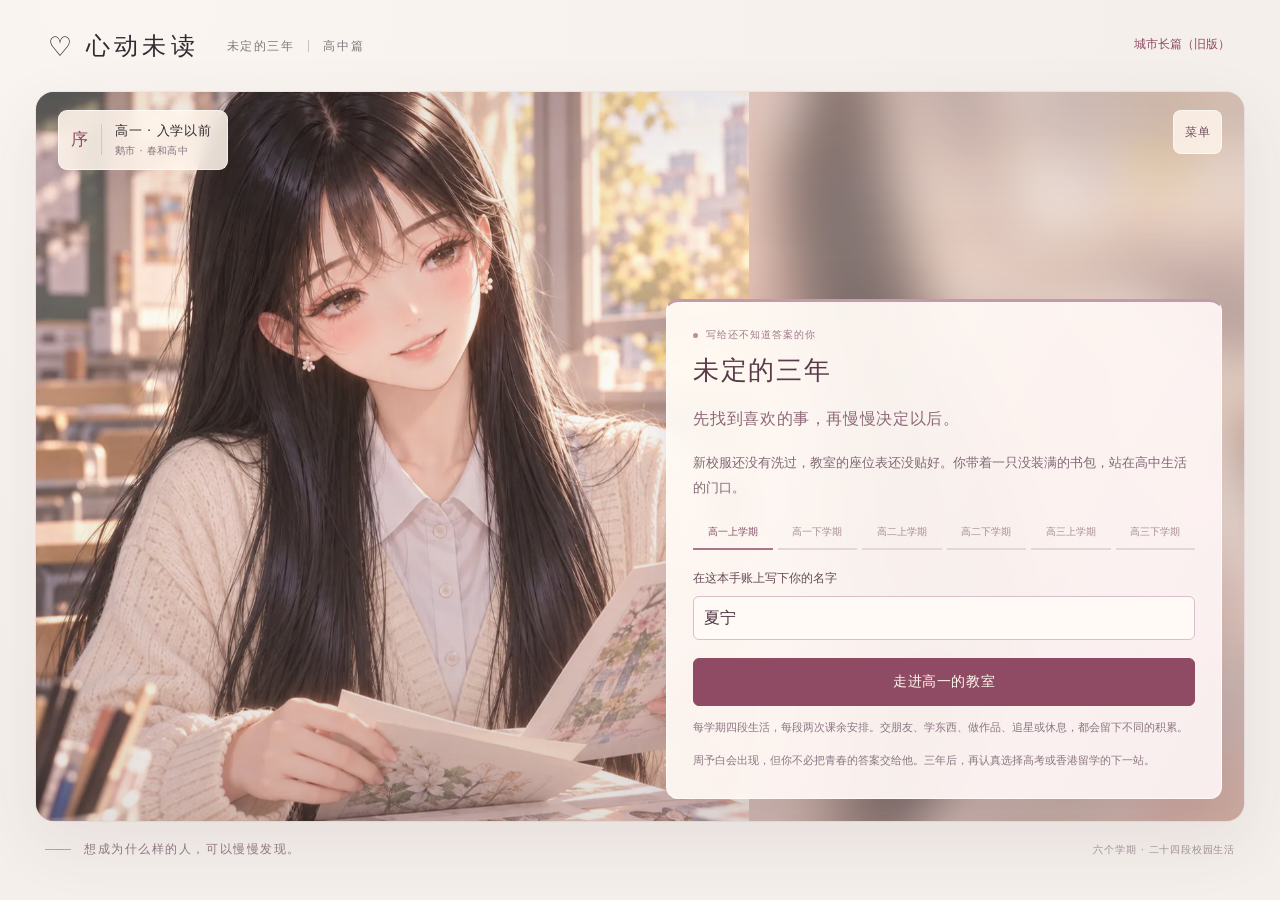
==== commit 1375b4ac: "Start high school life in Goose City Begin in Grade 10 in Goose City: six school terms, 24 life chap" ====
--- a/index.html
+++ b/index.html
@@ -1,93 +1,2 @@
 <!doctype html>
-<html lang="zh-CN">
-<head><meta name="release-id" content="d4589f0bc2fa">
-<meta charset="utf-8">
-<meta name="viewport" content="width=device-width,initial-scale=1,viewport-fit=cover">
-<meta name="theme-color" content="#f4efeb">
-<meta name="description" content="心动未读·城市回声。一张画面，几句心事。点击推进属于你的长篇故事。">
-<title>心动未读 · 城市回声</title>
-<link rel="stylesheet" href="style.css?v=d4589f0bc2fa">
-<link rel="stylesheet" href="novel.css?v=d4589f0bc2fa">
-<script src="core.js?v=d4589f0bc2fa" defer></script>
-<script src="common.js?v=d4589f0bc2fa" defer></script>
-<script src="routes.js?v=d4589f0bc2fa" defer></script>
-<script src="revision.js?v=d4589f0bc2fa" defer></script>
-<script src="life.js?v=d4589f0bc2fa" defer></script>
-<script src="endings.js?v=d4589f0bc2fa" defer></script>
-<script src="story-tools.js?v=d4589f0bc2fa" defer></script>
-<script src="common-long.js?v=d4589f0bc2fa" defer></script>
-<script src="gu-long.js?v=d4589f0bc2fa" defer></script>
-<script src="zhou-long.js?v=d4589f0bc2fa" defer></script>
-<script src="lu-long.js?v=d4589f0bc2fa" defer></script>
-<script src="wen-long.js?v=d4589f0bc2fa" defer></script>
-<script src="city-days.js?v=d4589f0bc2fa" defer></script>
-<script src="encounters.js?v=d4589f0bc2fa" defer></script>
-<script src="season-cities.js?v=d4589f0bc2fa" defer></script>
-<script src="personal-focus.js?v=d4589f0bc2fa" defer></script>
-<script src="gu-private.js?v=d4589f0bc2fa" defer></script>
-<script src="zhou-private.js?v=d4589f0bc2fa" defer></script>
-<script src="lu-private.js?v=d4589f0bc2fa" defer></script>
-<script src="wen-private.js?v=d4589f0bc2fa" defer></script>
-<script src="together-art.js?v=d4589f0bc2fa" defer></script>
-<script src="gu-together.js?v=d4589f0bc2fa" defer></script>
-<script src="zhou-together.js?v=d4589f0bc2fa" defer></script>
-<script src="lu-together.js?v=d4589f0bc2fa" defer></script>
-<script src="wen-together.js?v=d4589f0bc2fa" defer></script>
-<script src="weekend-art.js?v=d4589f0bc2fa" defer></script>
-<script src="gu-weekends.js?v=d4589f0bc2fa" defer></script>
-<script src="zhou-weekends.js?v=d4589f0bc2fa" defer></script>
-<script src="lu-weekends.js?v=d4589f0bc2fa" defer></script>
-<script src="wen-weekends.js?v=d4589f0bc2fa" defer></script>
-<script src="afternoon-art.js?v=d4589f0bc2fa" defer></script>
-<script src="gu-afternoons.js?v=d4589f0bc2fa" defer></script>
-<script src="zhou-afternoons.js?v=d4589f0bc2fa" defer></script>
-<script src="lu-afternoons.js?v=d4589f0bc2fa" defer></script>
-<script src="wen-afternoons.js?v=d4589f0bc2fa" defer></script>
-<script src="season-art.js?v=d4589f0bc2fa" defer></script>
-<script src="gu-season.js?v=d4589f0bc2fa" defer></script>
-<script src="zhou-season.js?v=d4589f0bc2fa" defer></script>
-<script src="lu-season.js?v=d4589f0bc2fa" defer></script>
-<script src="wen-season.js?v=d4589f0bc2fa" defer></script>
-<script src="gu-future.js?v=d4589f0bc2fa" defer></script>
-<script src="zhou-future.js?v=d4589f0bc2fa" defer></script>
-<script src="lu-future.js?v=d4589f0bc2fa" defer></script>
-<script src="wen-future.js?v=d4589f0bc2fa" defer></script>
-<script src="future-art.js?v=d4589f0bc2fa" defer></script>
-<script src="asura-night.js?v=d4589f0bc2fa" defer></script>
-<script src="activities.js?v=d4589f0bc2fa" defer></script>
-<script src="activities-ui.js?v=d4589f0bc2fa" defer></script>
-<script src="novel-reader.js?v=d4589f0bc2fa" defer></script>
-<script src="app.js?v=d4589f0bc2fa" defer></script>
-</head>
-<body>
-<header class="site-header"><button id="home" class="wordmark">♡ 心动未读</button><span class="edition">城市回声</span><button id="cover-menu">菜单 ↗</button></header>
-<main id="main">
-<section id="cover"><div class="cover-text"><p class="eyebrow">心动未读 · 城市回声</p><p class="intro">今天，你只是想交完设计稿，吃一顿热早餐。<br>一通陌生来电，却让平静的生活偏离了原定的路线。</p><form id="start"><label for="name">怎么称呼你？</label><div class="name-row"><input id="name" value="夏宁" maxlength="12" autocomplete="off"><span>自由设计师</span></div><button class="primary">从这个早晨开始</button></form><button id="resume" hidden>继续上次的故事</button></div><div id="cast" class="cast"></div></section>
-<section id="reader" hidden aria-label="城市回声视觉小说">
-  <div class="stage" id="novel-stage">
-    <figure id="scene-figure"><div id="scene-wash" aria-hidden="true"></div><img id="scene-image" alt="" decoding="async" fetchpriority="high"></figure>
-    <div class="scene-shade" aria-hidden="true"></div>
-    <button id="advance-surface" aria-label="显示完整对白或继续下一句"></button>
-    <div class="scene-hud" id="scene-hud">
-      <div class="scene-badge"><span id="chapter"></span><h2 id="title" tabindex="-1"></h2><span id="place"></span></div>
-      <div class="hud-actions"><button id="menu">菜单 ↗</button><button id="fullscreen" aria-label="展开游戏画面">⛶</button></div>
-    </div>
-    <article class="novel-dialogue" id="dialogue" aria-label="当前对白">
-      <div class="dialogue-heading"><span class="speaker-dot" aria-hidden="true"></span><strong id="speaker">旁白</strong><span id="speaker-caption">你的生活</span><span id="page-mark"></span></div>
-      <div id="text" class="novel-text" aria-live="polite" aria-atomic="true"></div>
-      <section id="reaction" class="novel-text" hidden aria-live="polite" aria-atomic="true"></section>
-      <div class="dialogue-footer"><span id="saved" class="save-dot" role="status"></span><button id="next"><span id="next-label">点击继续</span><span class="next-diamond" aria-hidden="true">◇</span></button></div>
-    </article>
-    <section id="choice-panel" class="novel-choices" aria-label="这一刻，听你的" hidden><p id="kicker" class="eyebrow">这一刻，听你的。</p><h3 id="choice-title">你想怎么回应？</h3><section id="activity-panel" hidden></section><div id="choices"></div></section>
-    <div id="puzzle-panel" hidden></div>
-    <button id="restore-ui" hidden>显示对白 ↙</button>
-  </div>
-  <p class="reader-hint">点击画面继续 <span aria-hidden="true">·</span> 空格 / Enter 推进</p>
-</section>
-<section id="ending" hidden></section>
-</main>
-<footer class="site-footer"><span>一张画面，几句心事。</span><span>本地存档 · 无账号 · 全员成年</span></footer>
-<dialog id="dialog"><button id="close" aria-label="关闭">×</button><nav id="menu-tools" class="menu-tools" aria-label="阅读与存档"><button id="back">↶ 回退</button><button id="history">☷ 回看</button><button id="auto" aria-pressed="false">▷ 自动</button><button id="save">存档</button><button id="reading-settings">设置</button><button id="hide-ui">净图</button><button id="view-art">查看原图</button><div id="art-controls" hidden></div></nav><div id="dialog-body"></div></dialog>
-<div id="toast" role="status" hidden></div>
-</body>
-</html>
+<html lang="zh-CN"><head><meta charset="utf-8"><meta name="viewport" content="width=device-width,initial-scale=1"><meta name="school-release" content="d19f5e3d5252"><meta http-equiv="refresh" content="0;url=school.html"><link rel="canonical" href="school.html"><title>心动未读 · 从高一开始</title></head><body><p><a href="school.html">走进高中篇：未定的三年</a></p><p><a href="city.html">城市长篇（旧版与原存档）</a></p></body></html>
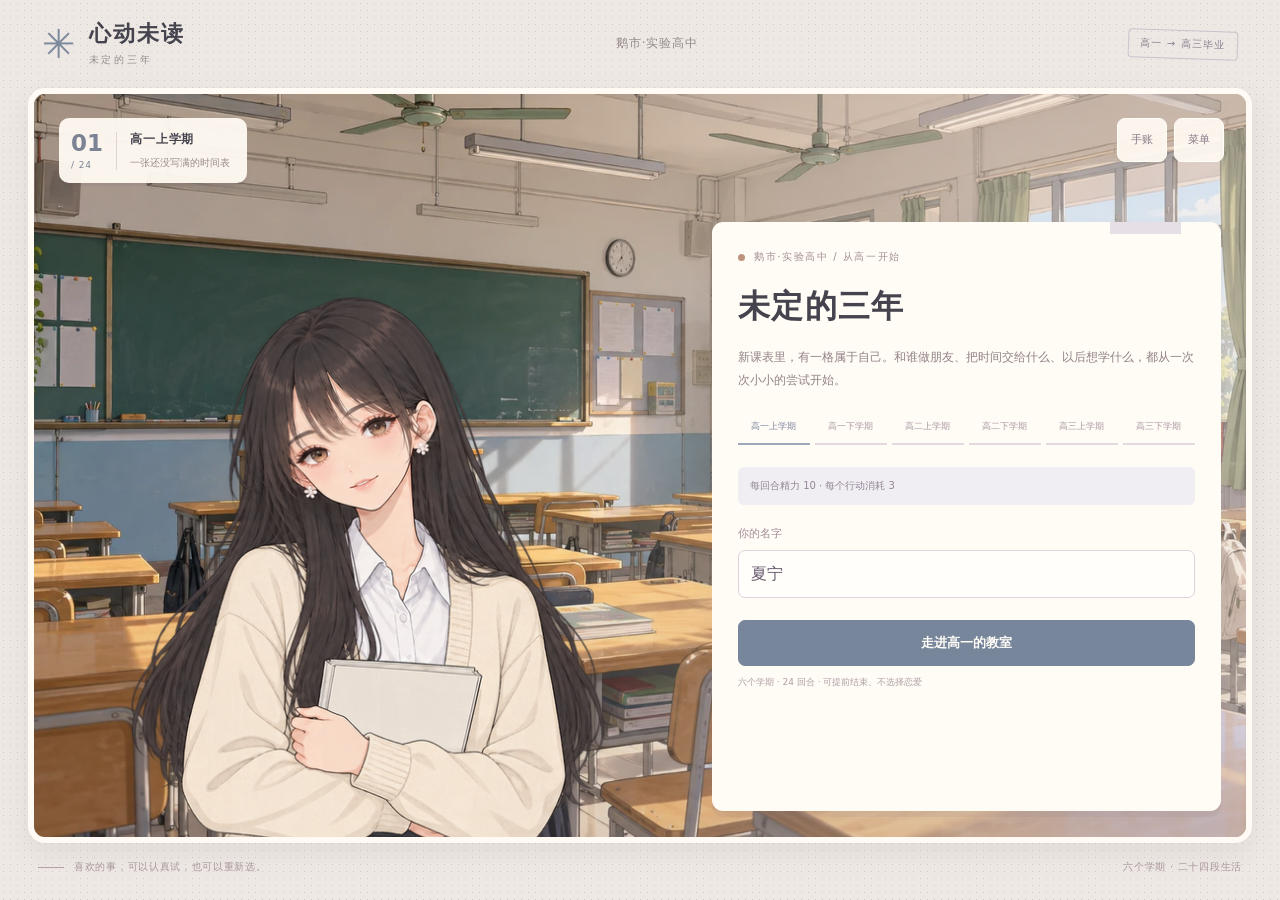
==== commit 34a5531f: "Complete school years with growth and minigames Add six semesters and 24 rounds; each round starts a" ====
--- a/index.html
+++ b/index.html
@@ -1,2 +1,2 @@
 <!doctype html>
-<html lang="zh-CN"><head><meta charset="utf-8"><meta name="viewport" content="width=device-width,initial-scale=1"><meta name="school-release" content="d19f5e3d5252"><meta http-equiv="refresh" content="0;url=school.html"><link rel="canonical" href="school.html"><title>心动未读 · 从高一开始</title></head><body><p><a href="school.html">走进高中篇：未定的三年</a></p><p><a href="city.html">城市长篇（旧版与原存档）</a></p></body></html>
+<html lang="zh-CN"><head><meta charset="utf-8"><meta name="viewport" content="width=device-width,initial-scale=1"><meta name="youth-release" content="aeb9a012c2cf"><meta http-equiv="refresh" content="0;url=youth.html?v=aeb9a012c2cf"><link rel="canonical" href="youth.html"><title>心动未读 · 未定的三年</title></head><body><p><a href="youth.html?v=aeb9a012c2cf">走进完整高中篇：未定的三年</a></p><p><a href="school.html">之前的高中版本与原存档</a></p><p><a href="city.html">城市长篇与原存档</a></p></body></html>
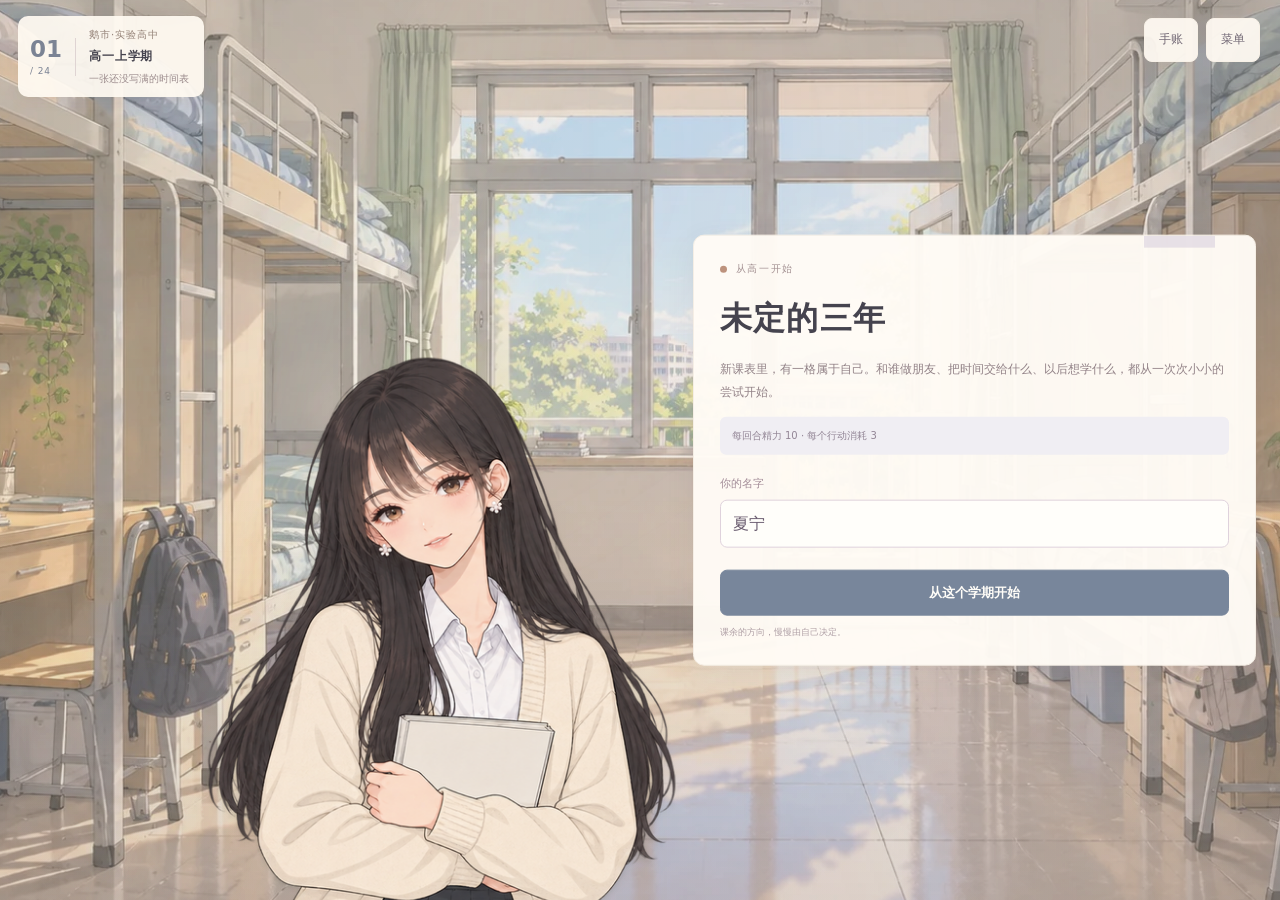
==== commit ca669c4e: "Add fullscreen coastal campus exploration Start in the dormitory and explore seven campus locations " ====
--- a/index.html
+++ b/index.html
@@ -1,2 +1,2 @@
 <!doctype html>
-<html lang="zh-CN"><head><meta charset="utf-8"><meta name="viewport" content="width=device-width,initial-scale=1"><meta name="youth-release" content="aeb9a012c2cf"><meta http-equiv="refresh" content="0;url=youth.html?v=aeb9a012c2cf"><link rel="canonical" href="youth.html"><title>心动未读 · 未定的三年</title></head><body><p><a href="youth.html?v=aeb9a012c2cf">走进完整高中篇：未定的三年</a></p><p><a href="school.html">之前的高中版本与原存档</a></p><p><a href="city.html">城市长篇与原存档</a></p></body></html>
+<html lang="zh-CN"><head><meta charset="utf-8"><meta name="viewport" content="width=device-width,initial-scale=1"><meta name="youth-release" content="55060a2e174b"><meta http-equiv="refresh" content="0;url=youth.html?v=55060a2e174b"><link rel="canonical" href="youth.html"><title>心动未读 · 未定的三年</title></head><body><p><a href="youth.html?v=55060a2e174b">走进完整高中篇：未定的三年</a></p><p><a href="school.html">之前的高中版本与原存档</a></p><p><a href="city.html">城市长篇与原存档</a></p></body></html>
